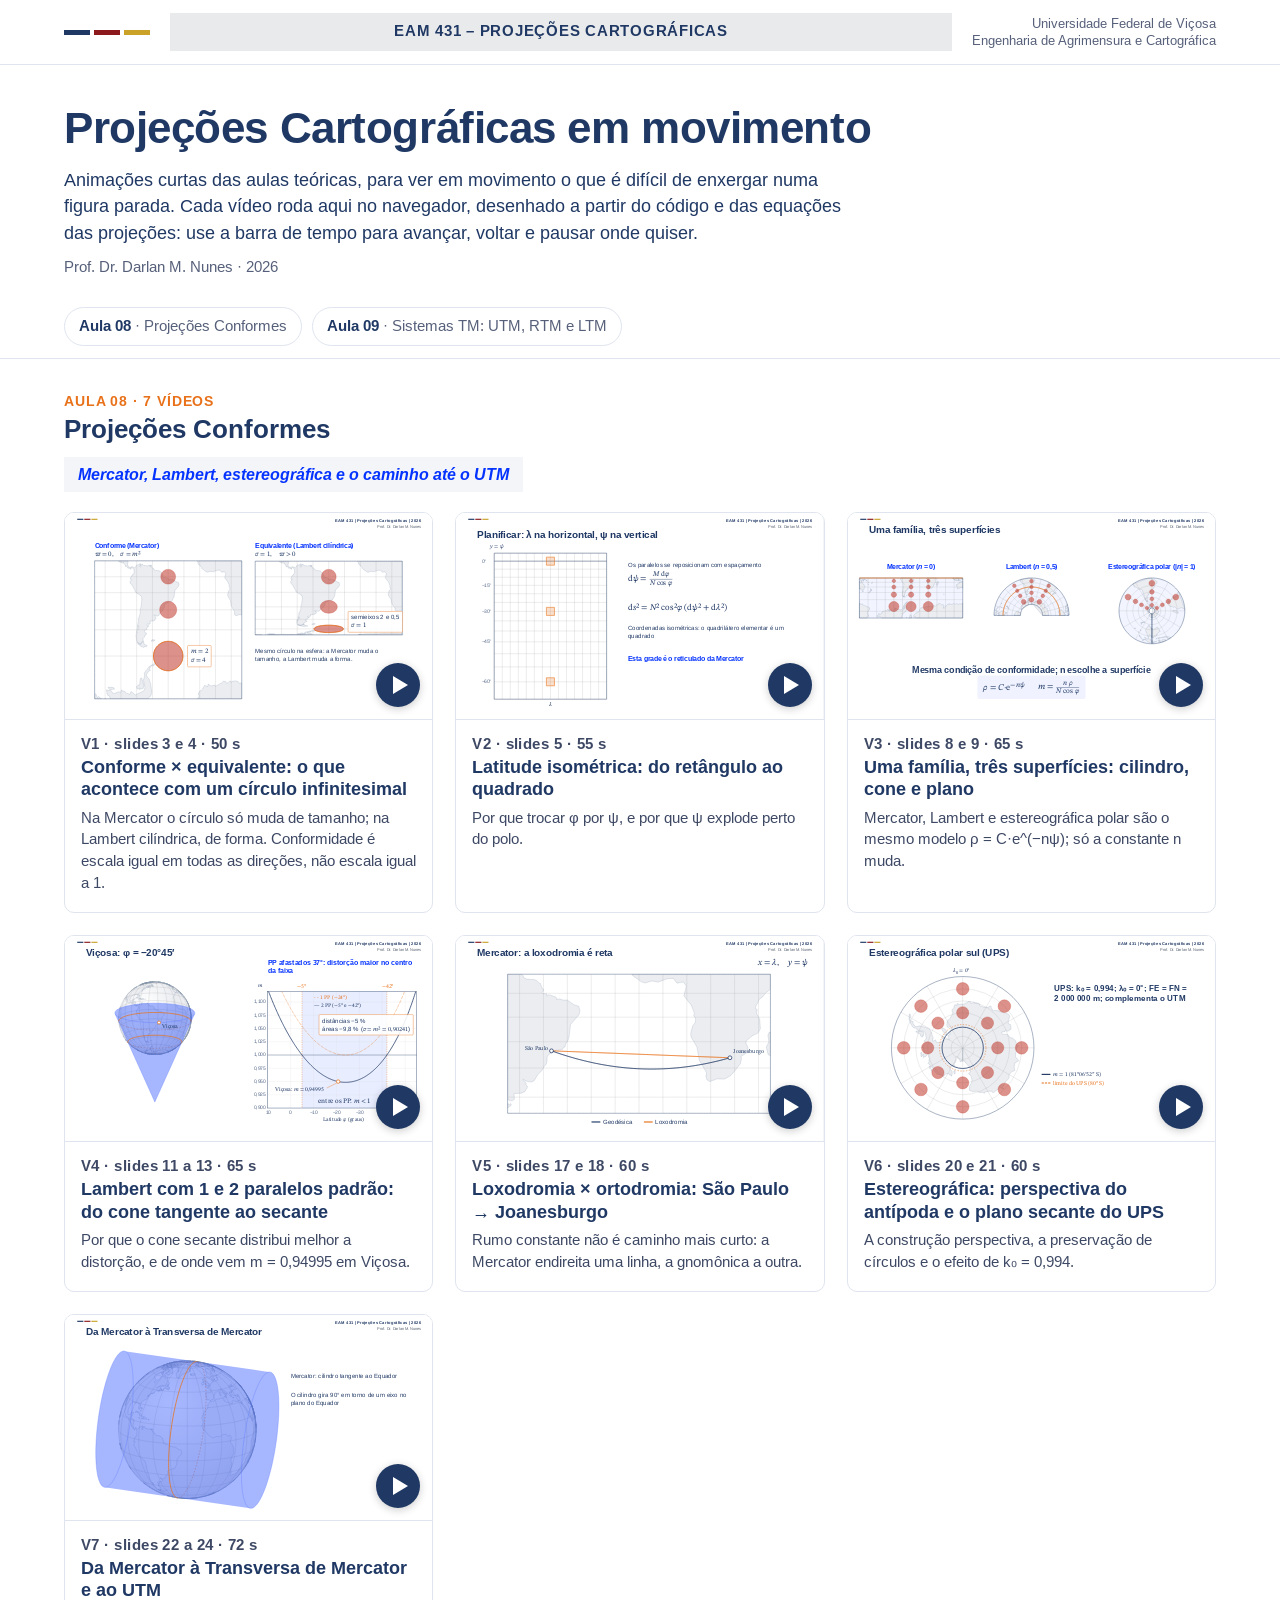
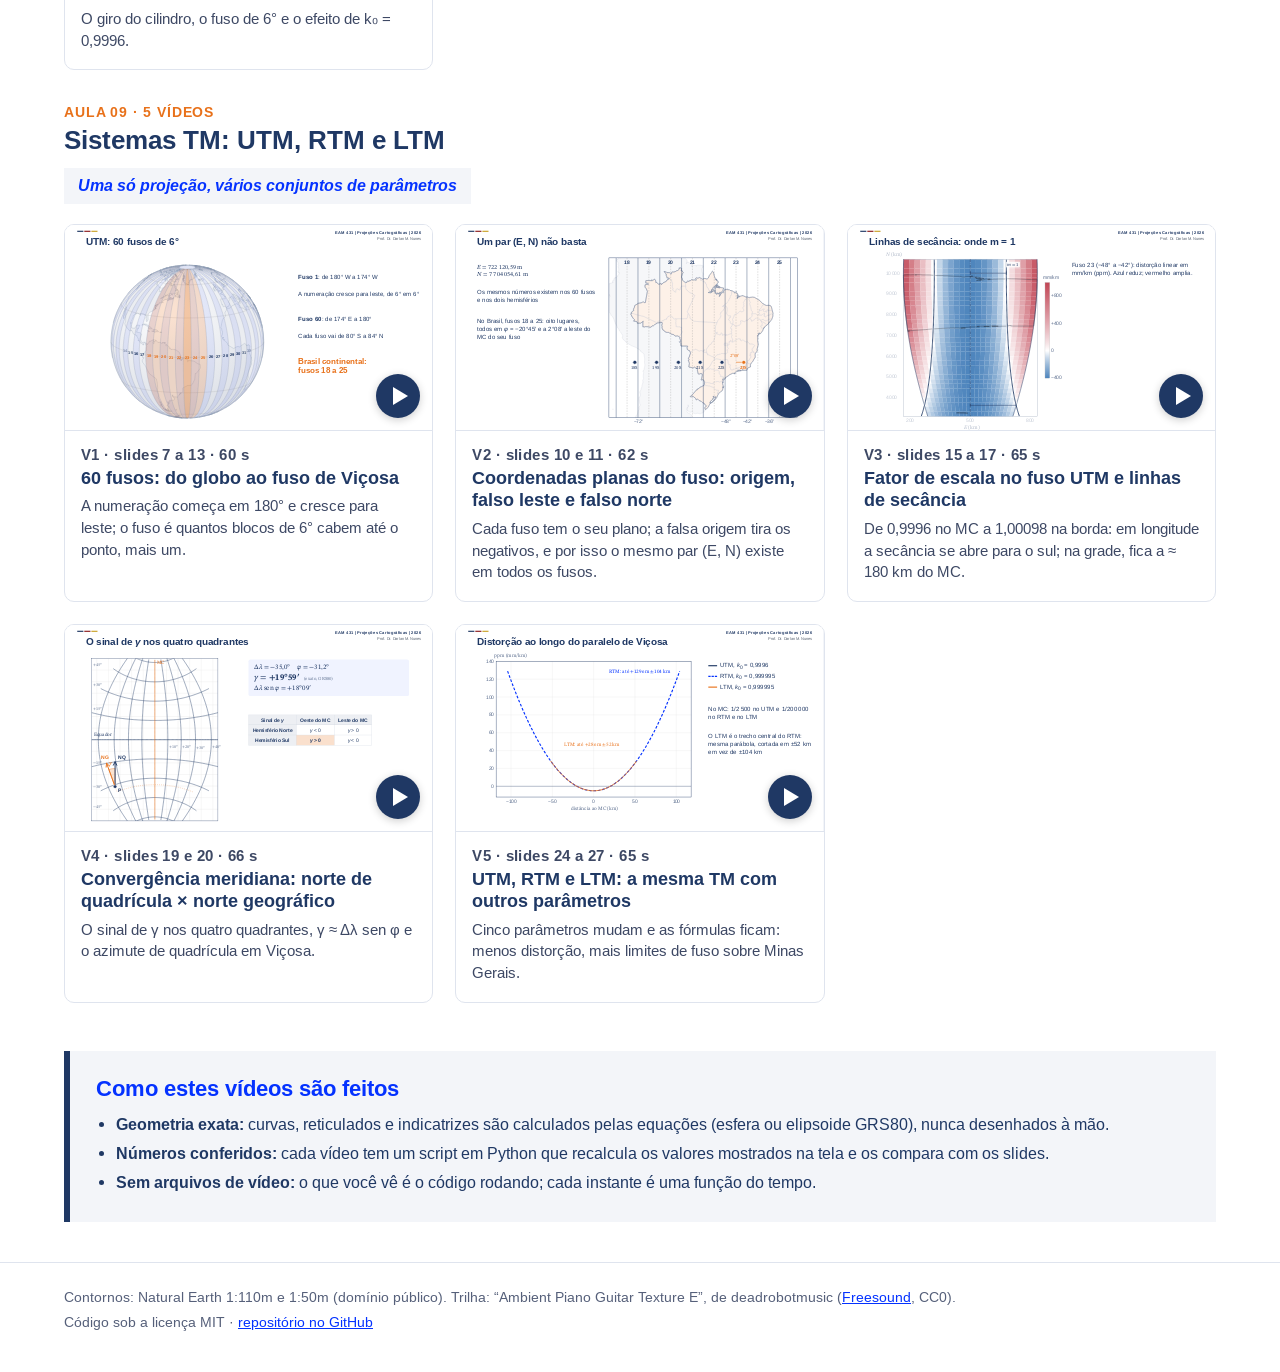
==== index.html @ 18e57df5 "Galeria organizada por aula, com a identidade dos slides" ====
<!doctype html>
<html lang="pt-BR">
<head>
<meta charset="utf-8">
<meta name="viewport" content="width=device-width, initial-scale=1">
<title>Projeções Cartográficas em movimento</title>
<meta name="description" content="Animações didáticas da disciplina EAM 431, Projeções Cartográficas (UFV), geradas no navegador a partir do código.">
<link rel="stylesheet" href="https://fonts.googleapis.com/css2?family=Arimo:ital,wght@0,400;0,700;1,700&display=swap">
<style>
  :root { --ground:#FFFFFF; --main:#1F3864; --second:#0432FF; --accent:#E8711A; --grid:#9A9A9A;
          --ufv-red:#8C1A1D; --ufv-gold:#C9A227; --band:#E9EAEC; --panel:#F3F5F9; --line:#DFE4EE; --muted:#56607A; }
  * { box-sizing:border-box; }
  html { scroll-behavior:smooth; scroll-padding-top:72px; }
  body { margin:0; background:var(--ground); color:var(--main); font-family:Arimo, Arial, sans-serif; line-height:1.45; }
  .wrap { max-width:1200px; margin:0 auto; padding:0 24px; }

  /* Faixa superior, como no cabeçalho dos slides */
  .topo { border-bottom:1px solid var(--line); }
  .topo .wrap { display:flex; align-items:center; gap:20px; min-height:64px; }
  .tracos { display:flex; gap:4px; flex:none; }
  .tracos i { display:block; width:26px; height:5px; }
  .faixa { flex:1; background:var(--band); padding:8px 16px; text-align:center; font-weight:700; font-size:15px; letter-spacing:.05em; text-transform:uppercase; }
  .ufv { flex:none; font-size:13px; color:var(--muted); text-align:right; line-height:1.3; }

  header.hero { padding-top:40px; padding-bottom:18px; }
  h1 { margin:0; font-size:clamp(30px, 5vw, 44px); line-height:1.1; letter-spacing:-.01em; }
  .lead { margin:14px 0 0; max-width:780px; font-size:18px; }
  .who { margin:10px 0 0; font-size:15px; color:var(--muted); }

  nav.aulas { position:sticky; top:0; z-index:5; background:color-mix(in srgb, var(--ground) 94%, transparent); backdrop-filter:blur(6px); border-bottom:1px solid var(--line); }
  nav.aulas .wrap { display:flex; gap:10px; padding-top:12px; padding-bottom:12px; overflow-x:auto; }
  nav.aulas a { flex:none; text-decoration:none; color:var(--main); font-size:15px; font-weight:700; padding:7px 14px; border:1px solid var(--line); border-radius:999px; background:var(--ground); white-space:nowrap; }
  nav.aulas a:hover, nav.aulas a:focus-visible { border-color:var(--accent); outline:none; }
  nav.aulas a span { font-weight:400; color:var(--muted); }

  section.aula { padding-top:34px; }
  .aula h2 { margin:0; font-size:26px; line-height:1.2; }
  .aula h2 small { display:block; font-size:14px; font-weight:700; letter-spacing:.06em; text-transform:uppercase; color:var(--accent); margin-bottom:4px; }
  .sub { display:inline-block; margin:12px 0 20px; padding:6px 14px; background:var(--panel); color:var(--second); font-style:italic; font-weight:700; font-size:16px; }
  .grid { display:grid; grid-template-columns:repeat(auto-fill, minmax(320px, 1fr)); gap:22px; }
  .card { display:flex; flex-direction:column; border:1px solid var(--line); border-radius:10px; overflow:hidden; text-decoration:none; color:inherit; background:var(--ground); transition:border-color .15s, box-shadow .15s; }
  .card:hover, .card:focus-visible { border-color:var(--accent); box-shadow:0 6px 20px rgba(31,56,100,.12); outline:none; }
  .thumb { position:relative; aspect-ratio:16 / 9; overflow:hidden; background:var(--panel); border-bottom:1px solid var(--line); }
  .thumb iframe { position:absolute; left:0; top:0; width:1920px; height:1080px; border:0; transform-origin:0 0; pointer-events:none; }
  .play { position:absolute; right:12px; bottom:12px; width:44px; height:44px; border-radius:50%; background:var(--main); display:grid; place-items:center; box-shadow:0 2px 8px rgba(0,0,0,.2); }
  .play::before { content:""; margin-left:4px; border-style:solid; border-width:9px 0 9px 15px; border-color:transparent transparent transparent #fff; }
  .info { padding:14px 16px 18px; }
  .meta { margin:0 0 4px; font-size:13px; font-weight:700; color:var(--accent); letter-spacing:.03em; }
  .info h3 { margin:0 0 6px; font-size:18px; line-height:1.25; }
  .info p { margin:0; font-size:15px; color:#3D4864; }

  .how { margin:48px 0 0; padding:22px 26px; background:var(--panel); border-left:6px solid var(--main); }
  .how h2 { margin:0 0 6px; font-size:22px; color:var(--second); }
  .how ul { margin:8px 0 0; padding-left:20px; }
  .how li { margin:6px 0; }
  footer { margin-top:40px; border-top:1px solid var(--line); }
  footer .wrap { padding-top:20px; padding-bottom:36px; font-size:14px; color:var(--muted); }
  footer p { margin:4px 0; }
  footer a { color:var(--second); }

  @media (max-width:640px) {
    .topo .wrap { flex-wrap:wrap; gap:10px; padding-top:10px; padding-bottom:10px; }
    .faixa { order:3; flex-basis:100%; font-size:13px; }
    header.hero { padding-top:26px; }
    .grid { grid-template-columns:1fr; }
  }
</style>
</head>
<body>
<div class="topo">
  <div class="wrap">
    <div class="tracos" aria-hidden="true"><i style="background:var(--main)"></i><i style="background:var(--ufv-red)"></i><i style="background:var(--ufv-gold)"></i></div>
    <div class="faixa">EAM 431 – Projeções Cartográficas</div>
    <div class="ufv">Universidade Federal de Viçosa<br>Engenharia de Agrimensura e Cartográfica</div>
  </div>
</div>

<header class="hero wrap">
  <h1>Projeções Cartográficas em movimento</h1>
  <p class="lead">Animações curtas das aulas teóricas, para ver em movimento o que é difícil de enxergar numa figura parada. Cada vídeo roda aqui no navegador, desenhado a partir do código e das equações das projeções: use a barra de tempo para avançar, voltar e pausar onde quiser.</p>
  <p class="who">Prof. Dr. Darlan M. Nunes · 2026</p>
</header>

<nav class="aulas" aria-label="Aulas"><div class="wrap" id="nav"></div></nav>

<main class="wrap">
  <div id="aulas"></div>

  <section class="how">
    <h2>Como estes vídeos são feitos</h2>
    <ul>
      <li><strong>Geometria exata:</strong> curvas, reticulados e indicatrizes são calculados pelas equações (esfera ou elipsoide GRS80), nunca desenhados à mão.</li>
      <li><strong>Números conferidos:</strong> cada vídeo tem um script em Python que recalcula os valores mostrados na tela e os compara com os slides.</li>
      <li><strong>Sem arquivos de vídeo:</strong> o que você vê é o código rodando; cada instante é uma função do tempo.</li>
    </ul>
  </section>
</main>

<footer>
  <div class="wrap">
    <p>Contornos: Natural Earth 1:110m e 1:50m (domínio público). Trilha: “Ambient Piano Guitar Texture E”, de deadrobotmusic (<a href="https://freesound.org/people/deadrobotmusic/sounds/703137/">Freesound</a>, CC0).</p>
    <p>Código sob a licença MIT · <a href="https://github.com/darlanmnunes/map-projections-repo">repositório no GitHub</a></p>
  </div>
</footer>

<script>
// Aulas e vídeos da galeria. Um vídeo novo entra aqui: pasta, instante da miniatura (s), slides, duração e resumo.
const AULAS = [
  { id: 'aula08', n: '08', tema: 'Projeções Conformes', sub: 'Mercator, Lambert, estereográfica e o caminho até o UTM',
    videos: [
      { v: 'aula08_projecoes_conformes/v01_conforme_x_equivalente', t: 31, n: 'V1', slides: '3 e 4', dur: '50 s',
        title: 'Conforme × equivalente: o que acontece com um círculo infinitesimal',
        desc: 'Na Mercator o círculo só muda de tamanho; na Lambert cilíndrica, de forma. Conformidade é escala igual em todas as direções, não escala igual a 1.' },
      { v: 'aula08_projecoes_conformes/v02_latitude_isometrica', t: 37, n: 'V2', slides: '5', dur: '55 s',
        title: 'Latitude isométrica: do retângulo ao quadrado',
        desc: 'Por que trocar φ por ψ, e por que ψ explode perto do polo.' },
      { v: 'aula08_projecoes_conformes/v03_cilindro_cone_plano', t: 64, n: 'V3', slides: '8 e 9', dur: '65 s',
        title: 'Uma família, três superfícies: cilindro, cone e plano',
        desc: 'Mercator, Lambert e estereográfica polar são o mesmo modelo ρ = C·e^(−nψ); só a constante n muda.' },
      { v: 'aula08_projecoes_conformes/v04_lambert_1pp_2pp', t: 47, n: 'V4', slides: '11 a 13', dur: '65 s',
        title: 'Lambert com 1 e 2 paralelos padrão: do cone tangente ao secante',
        desc: 'Por que o cone secante distribui melhor a distorção, e de onde vem m = 0,94995 em Viçosa.' },
      { v: 'aula08_projecoes_conformes/v05_loxodromia_ortodromia', t: 30, n: 'V5', slides: '17 e 18', dur: '60 s',
        title: 'Loxodromia × ortodromia: São Paulo → Joanesburgo',
        desc: 'Rumo constante não é caminho mais curto: a Mercator endireita uma linha, a gnomônica a outra.' },
      { v: 'aula08_projecoes_conformes/v06_estereografica_ups', t: 59, n: 'V6', slides: '20 e 21', dur: '60 s',
        title: 'Estereográfica: perspectiva do antípoda e o plano secante do UPS',
        desc: 'A construção perspectiva, a preservação de círculos e o efeito de k₀ = 0,994.' },
      { v: 'aula08_projecoes_conformes/v07_mercator_tm_utm', t: 8, n: 'V7', slides: '22 a 24', dur: '72 s',
        title: 'Da Mercator à Transversa de Mercator e ao UTM',
        desc: 'O giro do cilindro, o fuso de 6° e o efeito de k₀ = 0,9996.' },
    ] },
  { id: 'aula09', n: '09', tema: 'Sistemas TM: UTM, RTM e LTM', sub: 'Uma só projeção, vários conjuntos de parâmetros',
    videos: [
      { v: 'aula09_sistemas_tm/v01_fusos_utm', t: 16, n: 'V1', slides: '7 a 13', dur: '60 s',
        title: '60 fusos: do globo ao fuso de Viçosa',
        desc: 'A numeração começa em 180° e cresce para leste; o fuso é quantos blocos de 6° cabem até o ponto, mais um.' },
      { v: 'aula09_sistemas_tm/v02_coordenadas_planas', t: 45, n: 'V2', slides: '10 e 11', dur: '62 s',
        title: 'Coordenadas planas do fuso: origem, falso leste e falso norte',
        desc: 'Cada fuso tem o seu plano; a falsa origem tira os negativos, e por isso o mesmo par (E, N) existe em todos os fusos.' },
      { v: 'aula09_sistemas_tm/v03_fator_escala', t: 33, n: 'V3', slides: '15 a 17', dur: '65 s',
        title: 'Fator de escala no fuso UTM e linhas de secância',
        desc: 'De 0,9996 no MC a 1,00098 na borda: em longitude a secância se abre para o sul; na grade, fica a ≈ 180 km do MC.' },
      { v: 'aula09_sistemas_tm/v04_convergencia_meridiana', t: 24, n: 'V4', slides: '19 e 20', dur: '66 s',
        title: 'Convergência meridiana: norte de quadrícula × norte geográfico',
        desc: 'O sinal de γ nos quatro quadrantes, γ ≈ Δλ sen φ e o azimute de quadrícula em Viçosa.' },
      { v: 'aula09_sistemas_tm/v05_utm_rtm_ltm', t: 36, n: 'V5', slides: '24 a 27', dur: '65 s',
        title: 'UTM, RTM e LTM: a mesma TM com outros parâmetros',
        desc: 'Cinco parâmetros mudam e as fórmulas ficam: menos distorção, mais limites de fuso sobre Minas Gerais.' },
    ] },
];

const nav = document.getElementById('nav'), box = document.getElementById('aulas');
for (const a of AULAS) {
  const link = document.createElement('a');
  link.href = '#' + a.id;
  link.innerHTML = 'Aula ' + a.n + ' <span></span>';
  link.querySelector('span').textContent = '· ' + a.tema;
  nav.append(link);

  const sec = document.createElement('section');
  sec.className = 'aula'; sec.id = a.id;
  sec.innerHTML = '<h2><small></small></h2><p class="sub"></p><div class="grid"></div>';
  sec.querySelector('small').textContent = 'Aula ' + a.n + ' · ' + a.videos.length + (a.videos.length > 1 ? ' vídeos' : ' vídeo');
  sec.querySelector('h2').append(a.tema);
  sec.querySelector('.sub').textContent = a.sub;
  const grid = sec.querySelector('.grid');
  for (const d of a.videos) {
    const href = 'ferramentas/preview/?v=' + d.v;
    const card = document.createElement('a');
    card.className = 'card';
    card.href = href;
    card.innerHTML =
      '<div class="thumb"><iframe loading="lazy" tabindex="-1" aria-hidden="true" title=""></iframe><span class="play" aria-hidden="true"></span></div>' +
      '<div class="info"><p class="meta"></p><h3></h3><p></p></div>';
    card.querySelector('iframe').src = href + '&t=' + d.t + '&still=1';
    card.querySelector('.meta').textContent = d.n + ' · slides ' + d.slides + ' · ' + d.dur;
    card.querySelector('h3').textContent = d.title;
    card.querySelector('.info p:last-child').textContent = d.desc;
    grid.append(card);
  }
  box.append(sec);
}
// Miniaturas: o quadro de 1920 × 1080 do player, reduzido à largura do cartão
const ro = new ResizeObserver(entries => {
  for (const e of entries) e.target.querySelector('iframe').style.transform = 'scale(' + e.target.clientWidth / 1920 + ')';
});
document.querySelectorAll('.thumb').forEach(el => ro.observe(el));
</script>
</body>
</html>
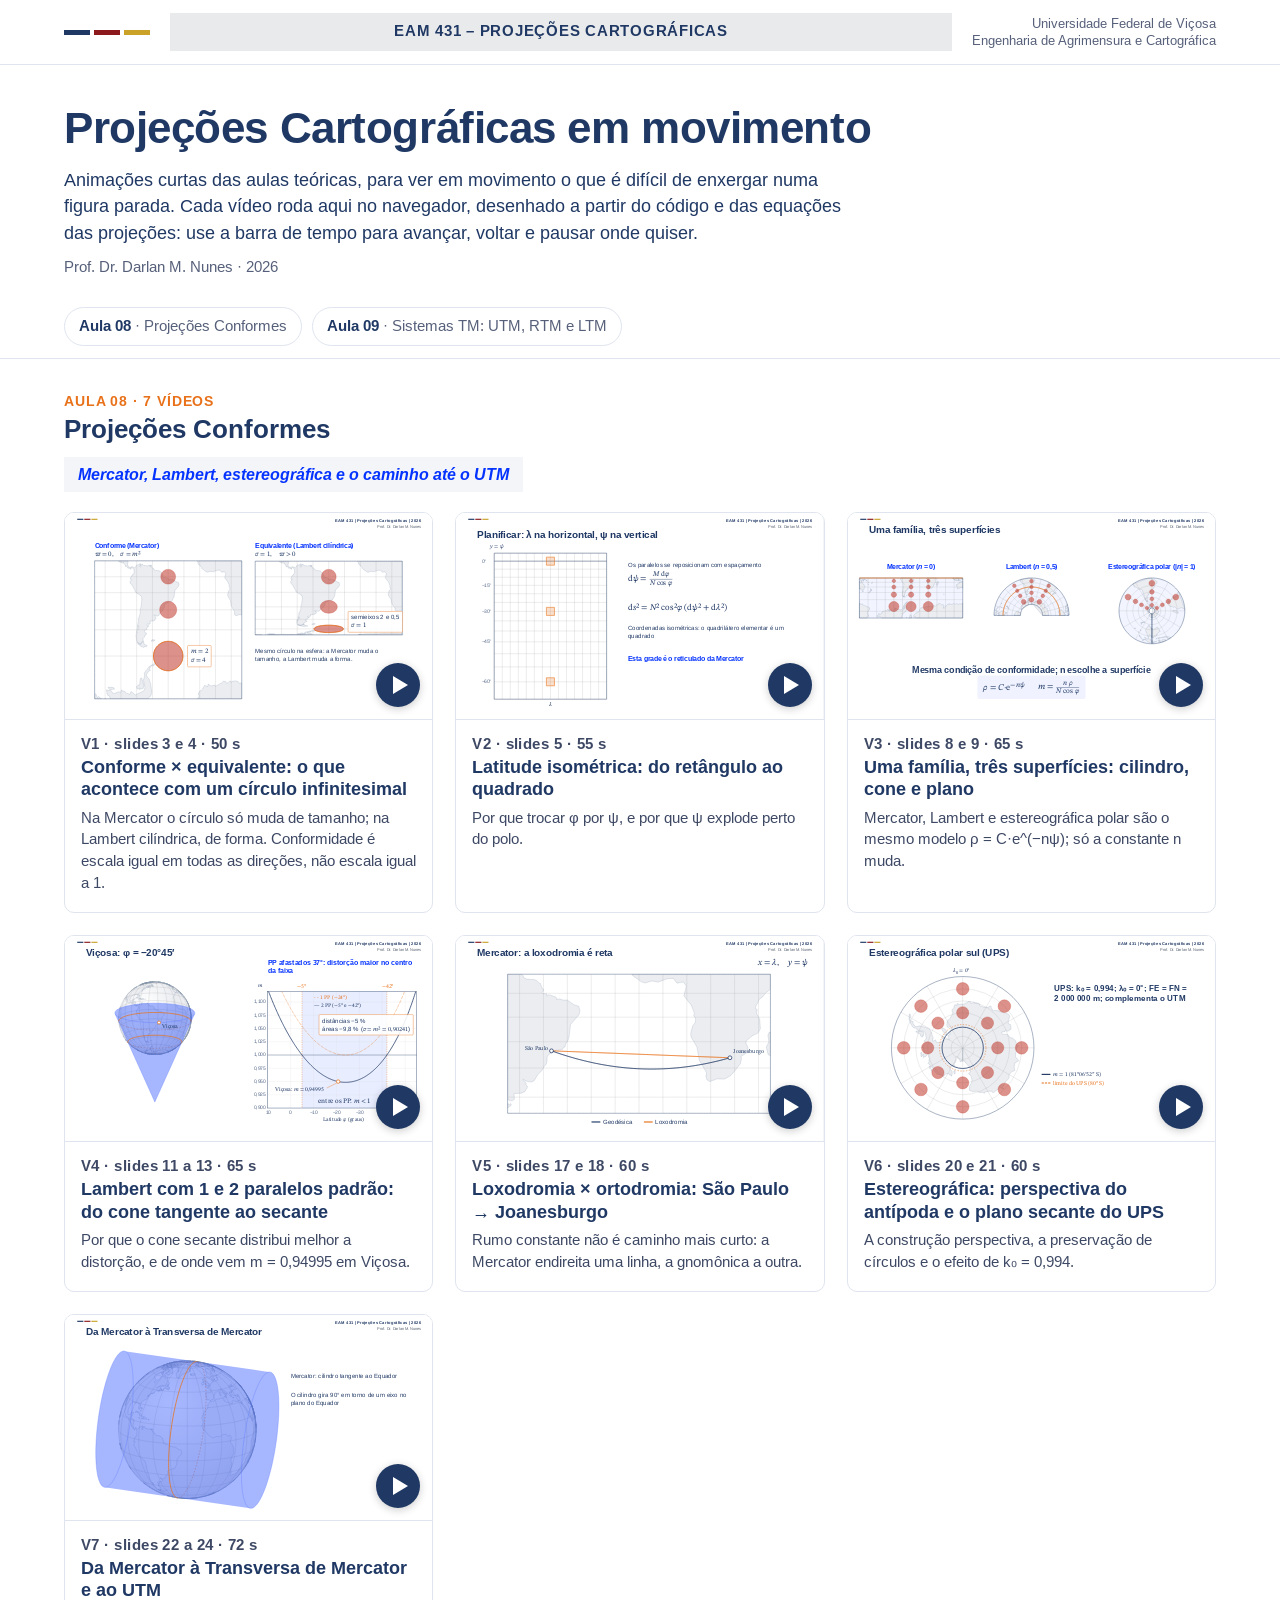
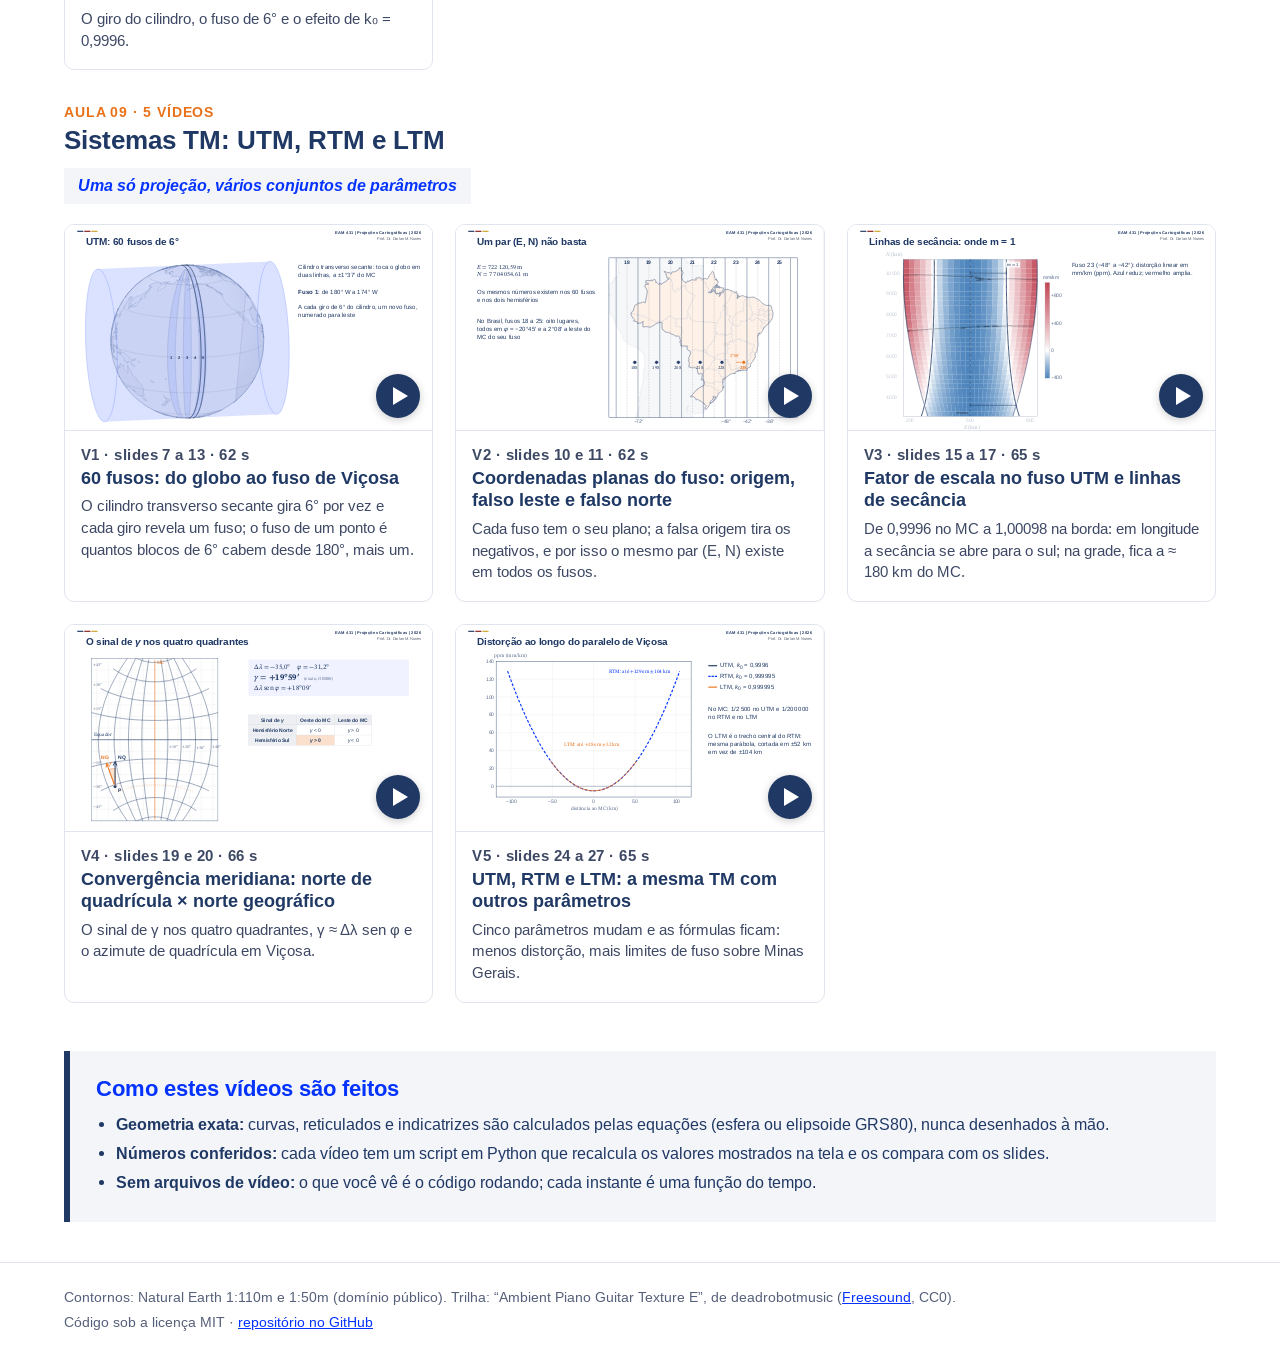
==== commit db43a47f: "Aula 09, V1: o cilindro transverso secante gira 6° por vez e revela cada fuso" ====
--- a/index.html
+++ b/index.html
@@ -132,9 +132,9 @@
     ] },
   { id: 'aula09', n: '09', tema: 'Sistemas TM: UTM, RTM e LTM', sub: 'Uma só projeção, vários conjuntos de parâmetros',
     videos: [
-      { v: 'aula09_sistemas_tm/v01_fusos_utm', t: 16, n: 'V1', slides: '7 a 13', dur: '60 s',
+      { v: 'aula09_sistemas_tm/v01_fusos_utm', t: 5.5, n: 'V1', slides: '7 a 13', dur: '62 s',
         title: '60 fusos: do globo ao fuso de Viçosa',
-        desc: 'A numeração começa em 180° e cresce para leste; o fuso é quantos blocos de 6° cabem até o ponto, mais um.' },
+        desc: 'O cilindro transverso secante gira 6° por vez e cada giro revela um fuso; o fuso de um ponto é quantos blocos de 6° cabem desde 180°, mais um.' },
       { v: 'aula09_sistemas_tm/v02_coordenadas_planas', t: 45, n: 'V2', slides: '10 e 11', dur: '62 s',
         title: 'Coordenadas planas do fuso: origem, falso leste e falso norte',
         desc: 'Cada fuso tem o seu plano; a falsa origem tira os negativos, e por isso o mesmo par (E, N) existe em todos os fusos.' },
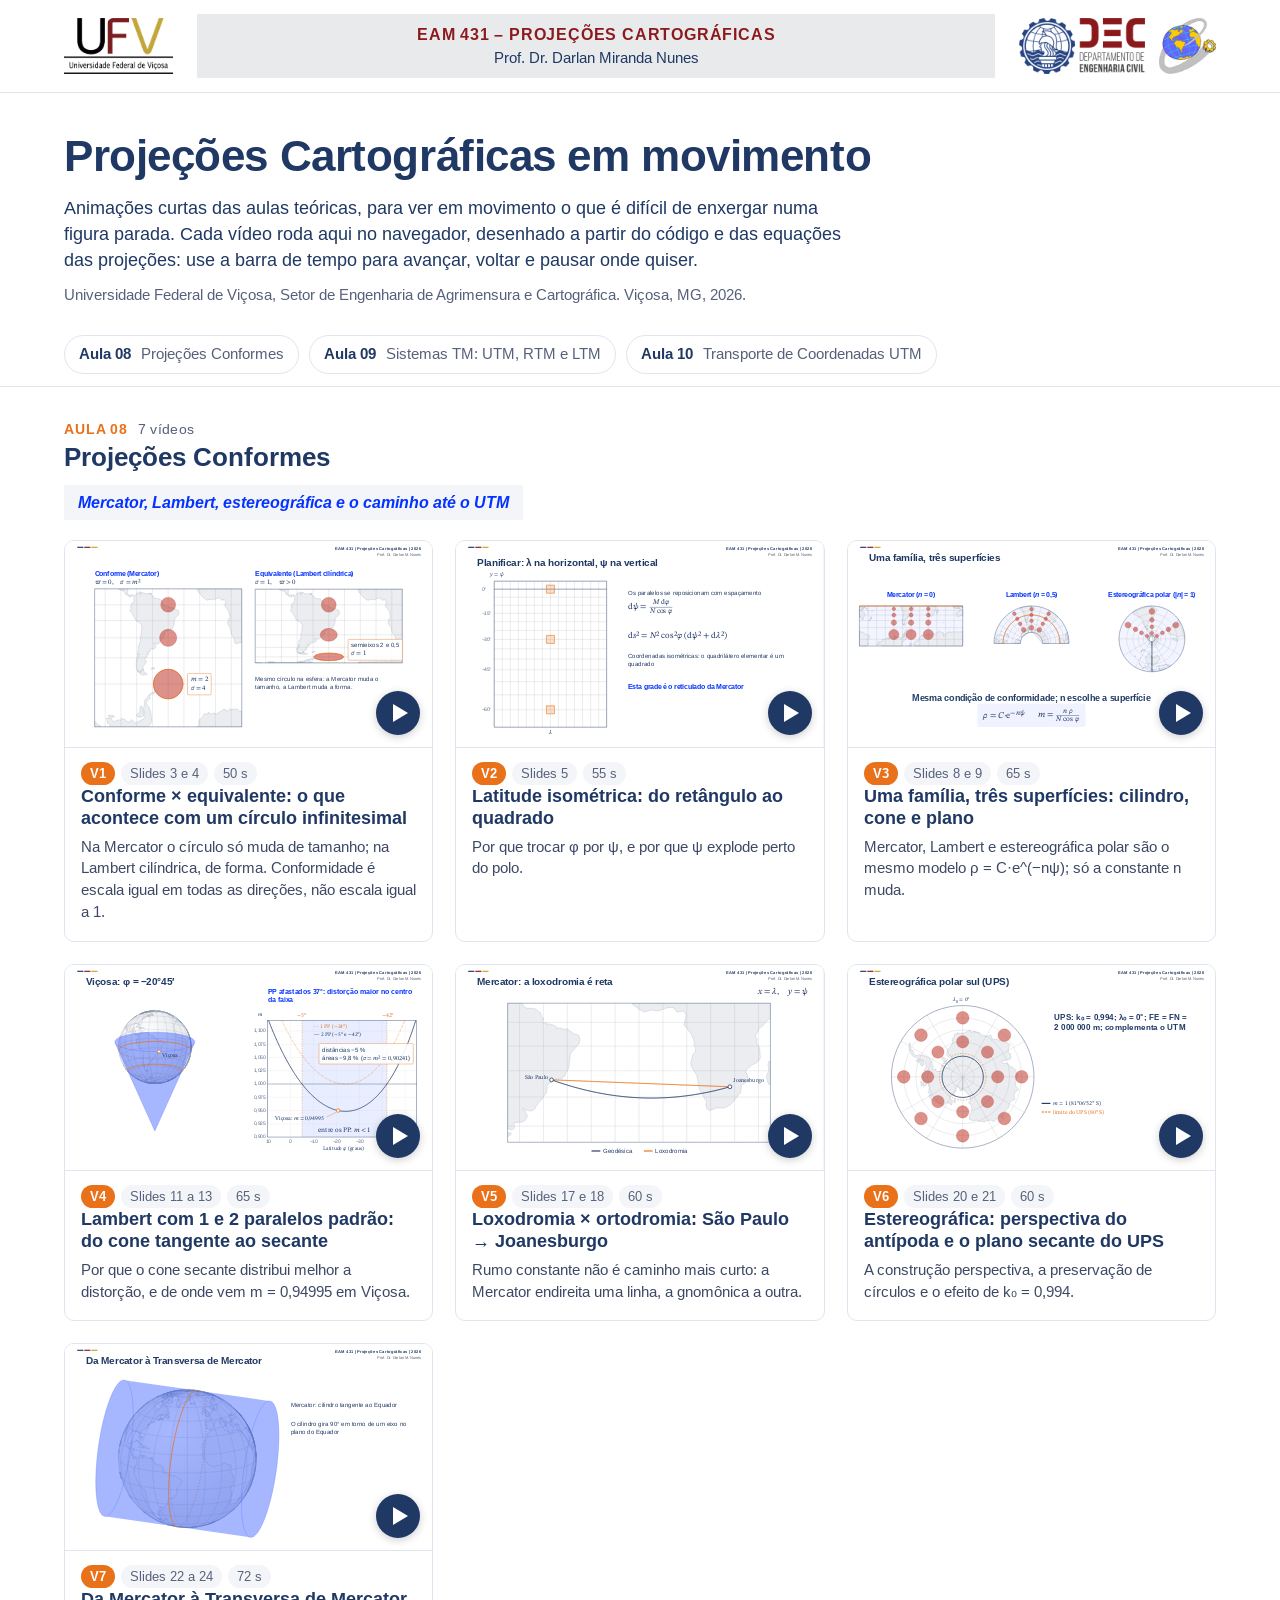
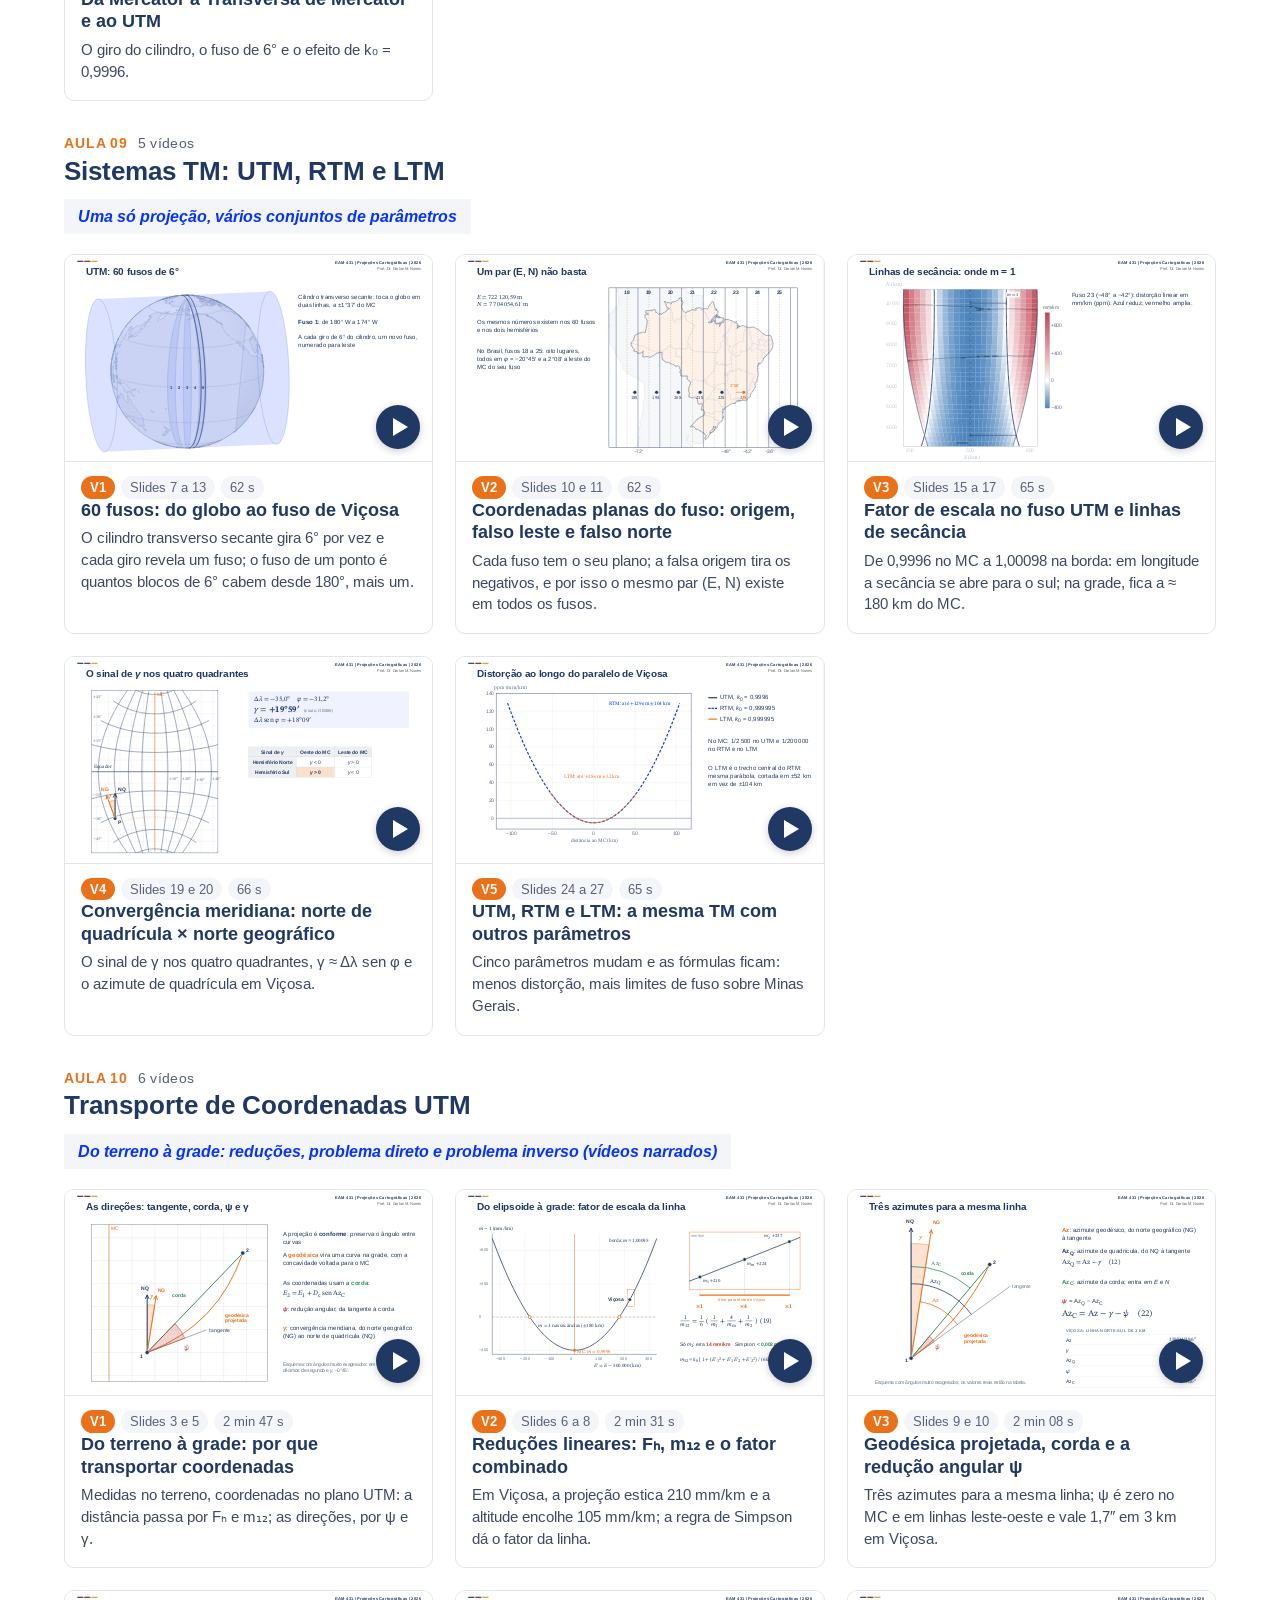
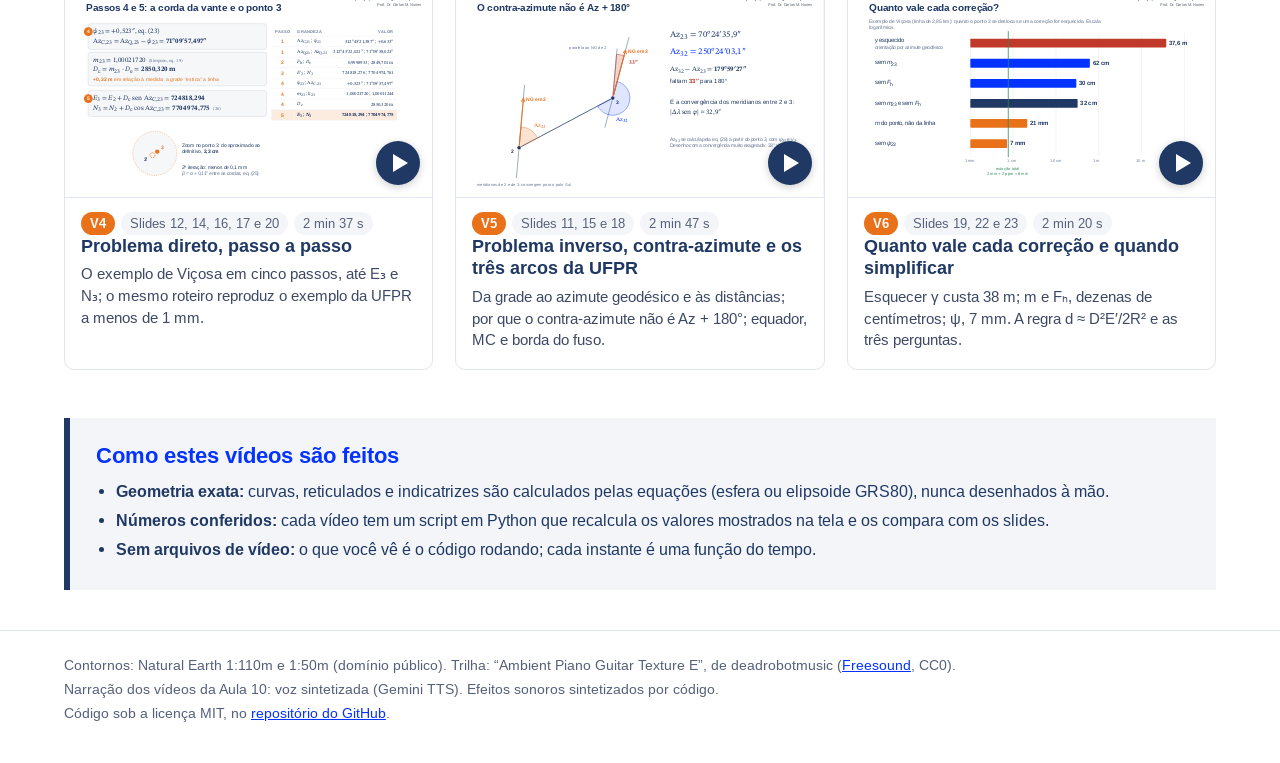
==== commit c108054b: "Galeria: cabeçalho com a identidade dos slides e a Aula 10 Logos da UFV, do DEC e da Agrimensura; fa" ====
--- a/index.html
+++ b/index.html
@@ -16,11 +16,12 @@
 
   /* Faixa superior, como no cabeçalho dos slides */
   .topo { border-bottom:1px solid var(--line); }
-  .topo .wrap { display:flex; align-items:center; gap:20px; min-height:64px; }
-  .tracos { display:flex; gap:4px; flex:none; }
-  .tracos i { display:block; width:26px; height:5px; }
-  .faixa { flex:1; background:var(--band); padding:8px 16px; text-align:center; font-weight:700; font-size:15px; letter-spacing:.05em; text-transform:uppercase; }
-  .ufv { flex:none; font-size:13px; color:var(--muted); text-align:right; line-height:1.3; }
+  .topo .wrap { display:flex; align-items:center; gap:24px; padding-top:14px; padding-bottom:14px; }
+  .topo img { display:block; height:56px; width:auto; }
+  .logos { display:flex; align-items:center; gap:14px; flex:none; }
+  .faixa { flex:1; background:var(--band); padding:10px 16px; text-align:center; line-height:1.35; }
+  .faixa b { display:block; font-size:16px; letter-spacing:.05em; text-transform:uppercase; color:var(--ufv-red); }
+  .faixa span { display:block; margin-top:2px; font-size:15px; color:var(--main); }
 
   header.hero { padding-top:40px; padding-bottom:18px; }
   h1 { margin:0; font-size:clamp(30px, 5vw, 44px); line-height:1.1; letter-spacing:-.01em; }
@@ -31,11 +32,12 @@
   nav.aulas .wrap { display:flex; gap:10px; padding-top:12px; padding-bottom:12px; overflow-x:auto; }
   nav.aulas a { flex:none; text-decoration:none; color:var(--main); font-size:15px; font-weight:700; padding:7px 14px; border:1px solid var(--line); border-radius:999px; background:var(--ground); white-space:nowrap; }
   nav.aulas a:hover, nav.aulas a:focus-visible { border-color:var(--accent); outline:none; }
-  nav.aulas a span { font-weight:400; color:var(--muted); }
+  nav.aulas a span { font-weight:400; color:var(--muted); margin-left:6px; }
 
   section.aula { padding-top:34px; }
   .aula h2 { margin:0; font-size:26px; line-height:1.2; }
-  .aula h2 small { display:block; font-size:14px; font-weight:700; letter-spacing:.06em; text-transform:uppercase; color:var(--accent); margin-bottom:4px; }
+  .aula h2 small { display:flex; gap:10px; align-items:baseline; font-size:14px; font-weight:700; letter-spacing:.06em; text-transform:uppercase; color:var(--accent); margin-bottom:4px; }
+  .aula h2 small em { font-style:normal; font-weight:400; letter-spacing:.02em; text-transform:none; color:var(--muted); }
   .sub { display:inline-block; margin:12px 0 20px; padding:6px 14px; background:var(--panel); color:var(--second); font-style:italic; font-weight:700; font-size:16px; }
   .grid { display:grid; grid-template-columns:repeat(auto-fill, minmax(320px, 1fr)); gap:22px; }
   .card { display:flex; flex-direction:column; border:1px solid var(--line); border-radius:10px; overflow:hidden; text-decoration:none; color:inherit; background:var(--ground); transition:border-color .15s, box-shadow .15s; }
@@ -45,7 +47,9 @@
   .play { position:absolute; right:12px; bottom:12px; width:44px; height:44px; border-radius:50%; background:var(--main); display:grid; place-items:center; box-shadow:0 2px 8px rgba(0,0,0,.2); }
   .play::before { content:""; margin-left:4px; border-style:solid; border-width:9px 0 9px 15px; border-color:transparent transparent transparent #fff; }
   .info { padding:14px 16px 18px; }
-  .meta { margin:0 0 4px; font-size:13px; font-weight:700; color:var(--accent); letter-spacing:.03em; }
+  .meta { display:flex; flex-wrap:wrap; gap:6px; margin:0 0 8px; }
+  .meta span { padding:2px 9px; border-radius:999px; background:var(--panel); font-size:12.5px; color:var(--muted); line-height:1.5; }
+  .meta span:first-child { background:var(--accent); color:#fff; font-weight:700; }
   .info h3 { margin:0 0 6px; font-size:18px; line-height:1.25; }
   .info p { margin:0; font-size:15px; color:#3D4864; }
 
@@ -59,8 +63,10 @@
   footer a { color:var(--second); }
 
   @media (max-width:640px) {
-    .topo .wrap { flex-wrap:wrap; gap:10px; padding-top:10px; padding-bottom:10px; }
-    .faixa { order:3; flex-basis:100%; font-size:13px; }
+    .topo .wrap { flex-wrap:wrap; justify-content:space-between; gap:12px; }
+    .topo img { height:42px; }
+    .faixa { order:3; flex-basis:100%; }
+    .faixa b { font-size:14px; }
     header.hero { padding-top:26px; }
     .grid { grid-template-columns:1fr; }
   }
@@ -69,16 +75,19 @@
 <body>
 <div class="topo">
   <div class="wrap">
-    <div class="tracos" aria-hidden="true"><i style="background:var(--main)"></i><i style="background:var(--ufv-red)"></i><i style="background:var(--ufv-gold)"></i></div>
-    <div class="faixa">EAM 431 – Projeções Cartográficas</div>
-    <div class="ufv">Universidade Federal de Viçosa<br>Engenharia de Agrimensura e Cartográfica</div>
+    <img src="ferramentas/identidade/logos/ufv.png" alt="Universidade Federal de Viçosa" width="110" height="56">
+    <div class="faixa"><b>EAM 431 – Projeções Cartográficas</b><span>Prof. Dr. Darlan Miranda Nunes</span></div>
+    <div class="logos">
+      <img src="ferramentas/identidade/logos/dec.png" alt="Departamento de Engenharia Civil" width="126" height="56">
+      <img src="ferramentas/identidade/logos/agrimensura.png" alt="Setor de Engenharia de Agrimensura e Cartográfica" width="57" height="56">
+    </div>
   </div>
 </div>
 
 <header class="hero wrap">
   <h1>Projeções Cartográficas em movimento</h1>
   <p class="lead">Animações curtas das aulas teóricas, para ver em movimento o que é difícil de enxergar numa figura parada. Cada vídeo roda aqui no navegador, desenhado a partir do código e das equações das projeções: use a barra de tempo para avançar, voltar e pausar onde quiser.</p>
-  <p class="who">Prof. Dr. Darlan M. Nunes · 2026</p>
+  <p class="who">Universidade Federal de Viçosa, Setor de Engenharia de Agrimensura e Cartográfica. Viçosa, MG, 2026.</p>
 </header>
 
 <nav class="aulas" aria-label="Aulas"><div class="wrap" id="nav"></div></nav>
@@ -99,7 +108,8 @@
 <footer>
   <div class="wrap">
     <p>Contornos: Natural Earth 1:110m e 1:50m (domínio público). Trilha: “Ambient Piano Guitar Texture E”, de deadrobotmusic (<a href="https://freesound.org/people/deadrobotmusic/sounds/703137/">Freesound</a>, CC0).</p>
-    <p>Código sob a licença MIT · <a href="https://github.com/darlanmnunes/map-projections-repo">repositório no GitHub</a></p>
+    <p>Narração dos vídeos da Aula 10: voz sintetizada (Gemini TTS). Efeitos sonoros sintetizados por código.</p>
+    <p>Código sob a licença MIT, no <a href="https://github.com/darlanmnunes/map-projections-repo">repositório do GitHub</a>.</p>
   </div>
 </footer>
 
@@ -148,6 +158,27 @@
         title: 'UTM, RTM e LTM: a mesma TM com outros parâmetros',
         desc: 'Cinco parâmetros mudam e as fórmulas ficam: menos distorção, mais limites de fuso sobre Minas Gerais.' },
     ] },
+  { id: 'aula10', n: '10', tema: 'Transporte de Coordenadas UTM', sub: 'Do terreno à grade: reduções, problema direto e problema inverso (vídeos narrados)',
+    videos: [
+      { v: 'aula10_transporte_coordenadas/v01_terreno_grade', t: 132, n: 'V1', slides: '3 e 5', dur: '2 min 47 s',
+        title: 'Do terreno à grade: por que transportar coordenadas',
+        desc: 'Medidas no terreno, coordenadas no plano UTM: a distância passa por Fₕ e m₁₂; as direções, por ψ e γ.' },
+      { v: 'aula10_transporte_coordenadas/v02_reducoes_lineares', t: 100, n: 'V2', slides: '6 a 8', dur: '2 min 31 s',
+        title: 'Reduções lineares: Fₕ, m₁₂ e o fator combinado',
+        desc: 'Em Viçosa, a projeção estica 210 mm/km e a altitude encolhe 105 mm/km; a regra de Simpson dá o fator da linha.' },
+      { v: 'aula10_transporte_coordenadas/v03_geodesica_corda_psi', t: 64, n: 'V3', slides: '9 e 10', dur: '2 min 08 s',
+        title: 'Geodésica projetada, corda e a redução angular ψ',
+        desc: 'Três azimutes para a mesma linha; ψ é zero no MC e em linhas leste-oeste e vale 1,7″ em 3 km em Viçosa.' },
+      { v: 'aula10_transporte_coordenadas/v04_problema_direto', t: 133, n: 'V4', slides: '12, 14, 16, 17 e 20', dur: '2 min 37 s',
+        title: 'Problema direto, passo a passo',
+        desc: 'O exemplo de Viçosa em cinco passos, até E₃ e N₃; o mesmo roteiro reproduz o exemplo da UFPR a menos de 1 mm.' },
+      { v: 'aula10_transporte_coordenadas/v05_problema_inverso', t: 102, n: 'V5', slides: '11, 15 e 18', dur: '2 min 47 s',
+        title: 'Problema inverso, contra-azimute e os três arcos da UFPR',
+        desc: 'Da grade ao azimute geodésico e às distâncias; por que o contra-azimute não é Az + 180°; equador, MC e borda do fuso.' },
+      { v: 'aula10_transporte_coordenadas/v06_quanto_vale', t: 51, n: 'V6', slides: '19, 22 e 23', dur: '2 min 20 s',
+        title: 'Quanto vale cada correção e quando simplificar',
+        desc: 'Esquecer γ custa 38 m; m e Fₕ, dezenas de centímetros; ψ, 7 mm. A regra d ≈ D²E′/2R² e as três perguntas.' },
+    ] },
 ];
 
 const nav = document.getElementById('nav'), box = document.getElementById('aulas');
@@ -155,13 +186,16 @@
   const link = document.createElement('a');
   link.href = '#' + a.id;
   link.innerHTML = 'Aula ' + a.n + ' <span></span>';
-  link.querySelector('span').textContent = '· ' + a.tema;
+  link.querySelector('span').textContent = a.tema;
   nav.append(link);
 
   const sec = document.createElement('section');
   sec.className = 'aula'; sec.id = a.id;
   sec.innerHTML = '<h2><small></small></h2><p class="sub"></p><div class="grid"></div>';
-  sec.querySelector('small').textContent = 'Aula ' + a.n + ' · ' + a.videos.length + (a.videos.length > 1 ? ' vídeos' : ' vídeo');
+  sec.querySelector('small').append('Aula ' + a.n);
+  const nv = document.createElement('em');
+  nv.textContent = a.videos.length + (a.videos.length > 1 ? ' vídeos' : ' vídeo');
+  sec.querySelector('small').append(nv);
   sec.querySelector('h2').append(a.tema);
   sec.querySelector('.sub').textContent = a.sub;
   const grid = sec.querySelector('.grid');
@@ -174,7 +208,9 @@
       '<div class="thumb"><iframe loading="lazy" tabindex="-1" aria-hidden="true" title=""></iframe><span class="play" aria-hidden="true"></span></div>' +
       '<div class="info"><p class="meta"></p><h3></h3><p></p></div>';
     card.querySelector('iframe').src = href + '&t=' + d.t + '&still=1';
-    card.querySelector('.meta').textContent = d.n + ' · slides ' + d.slides + ' · ' + d.dur;
+    for (const txt of [d.n, 'Slides ' + d.slides, d.dur]) {
+      const tag = document.createElement('span'); tag.textContent = txt; card.querySelector('.meta').append(tag);
+    }
     card.querySelector('h3').textContent = d.title;
     card.querySelector('.info p:last-child').textContent = d.desc;
     grid.append(card);
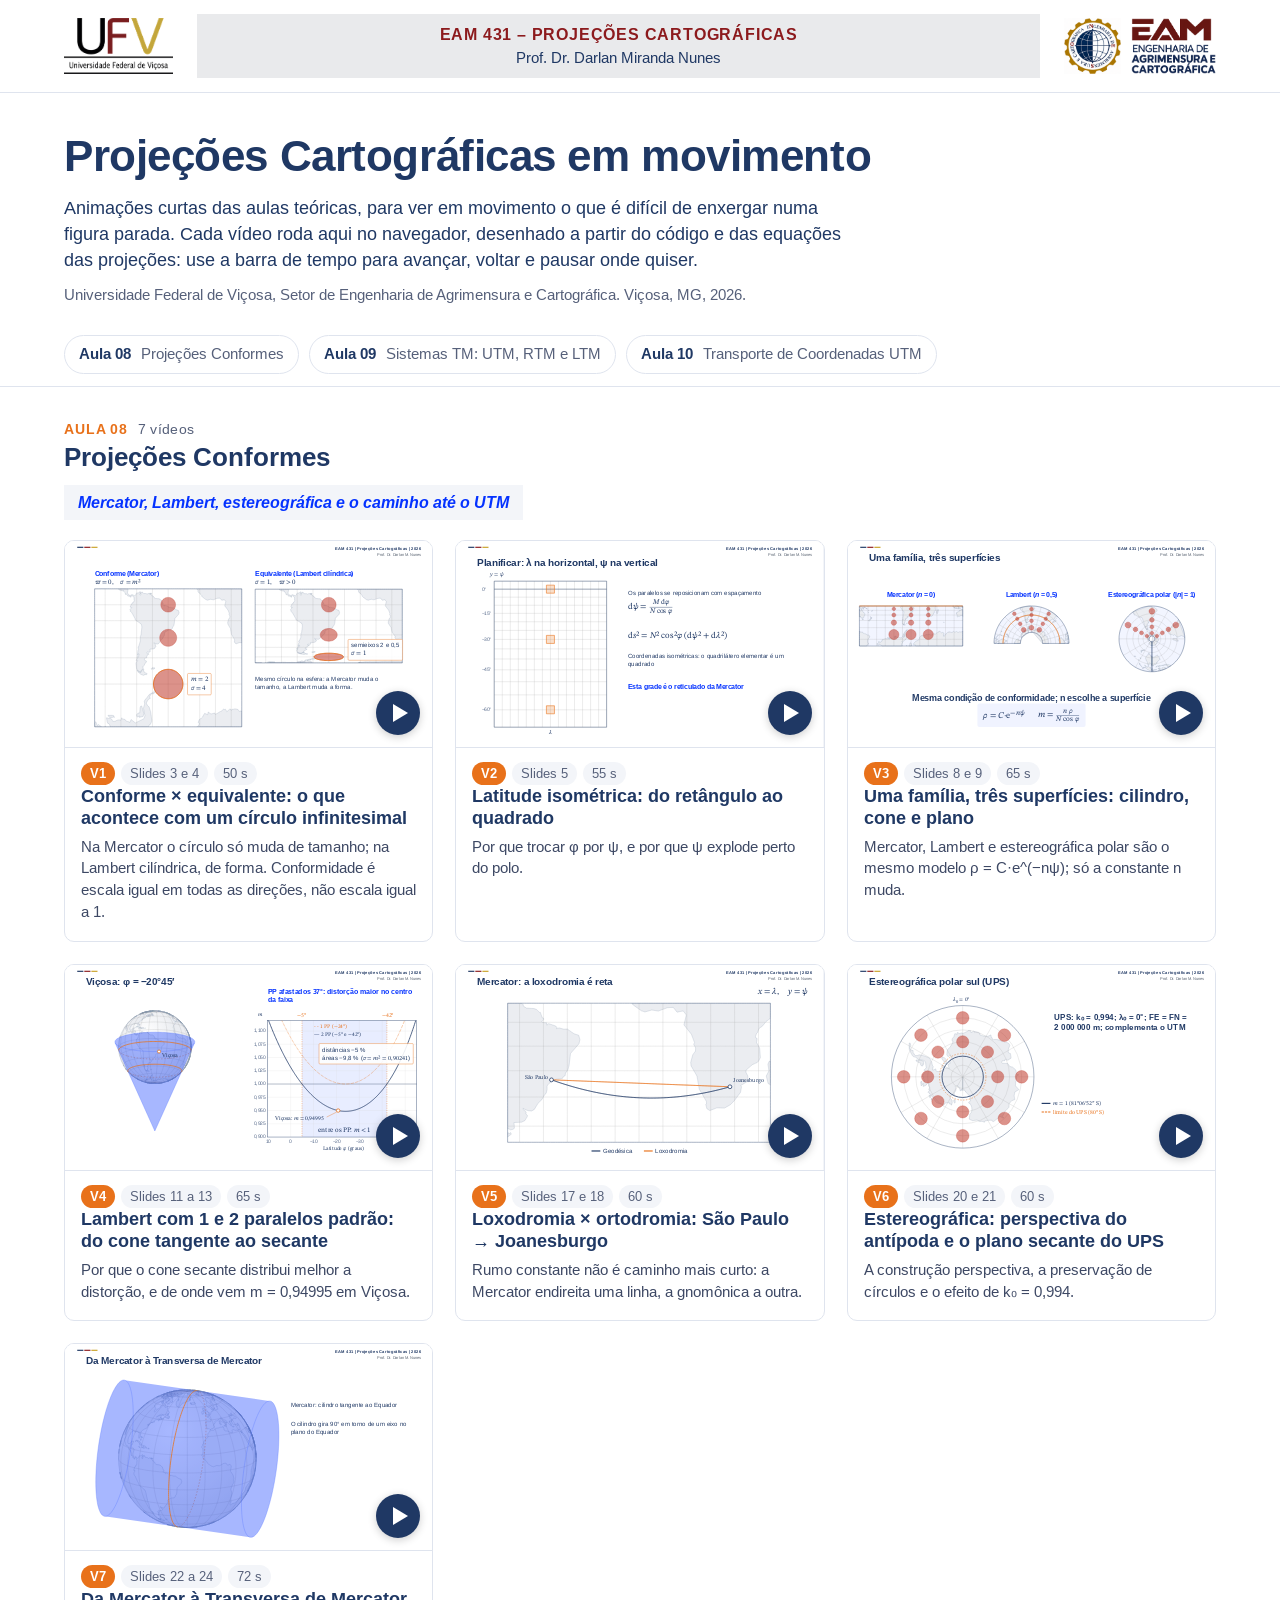
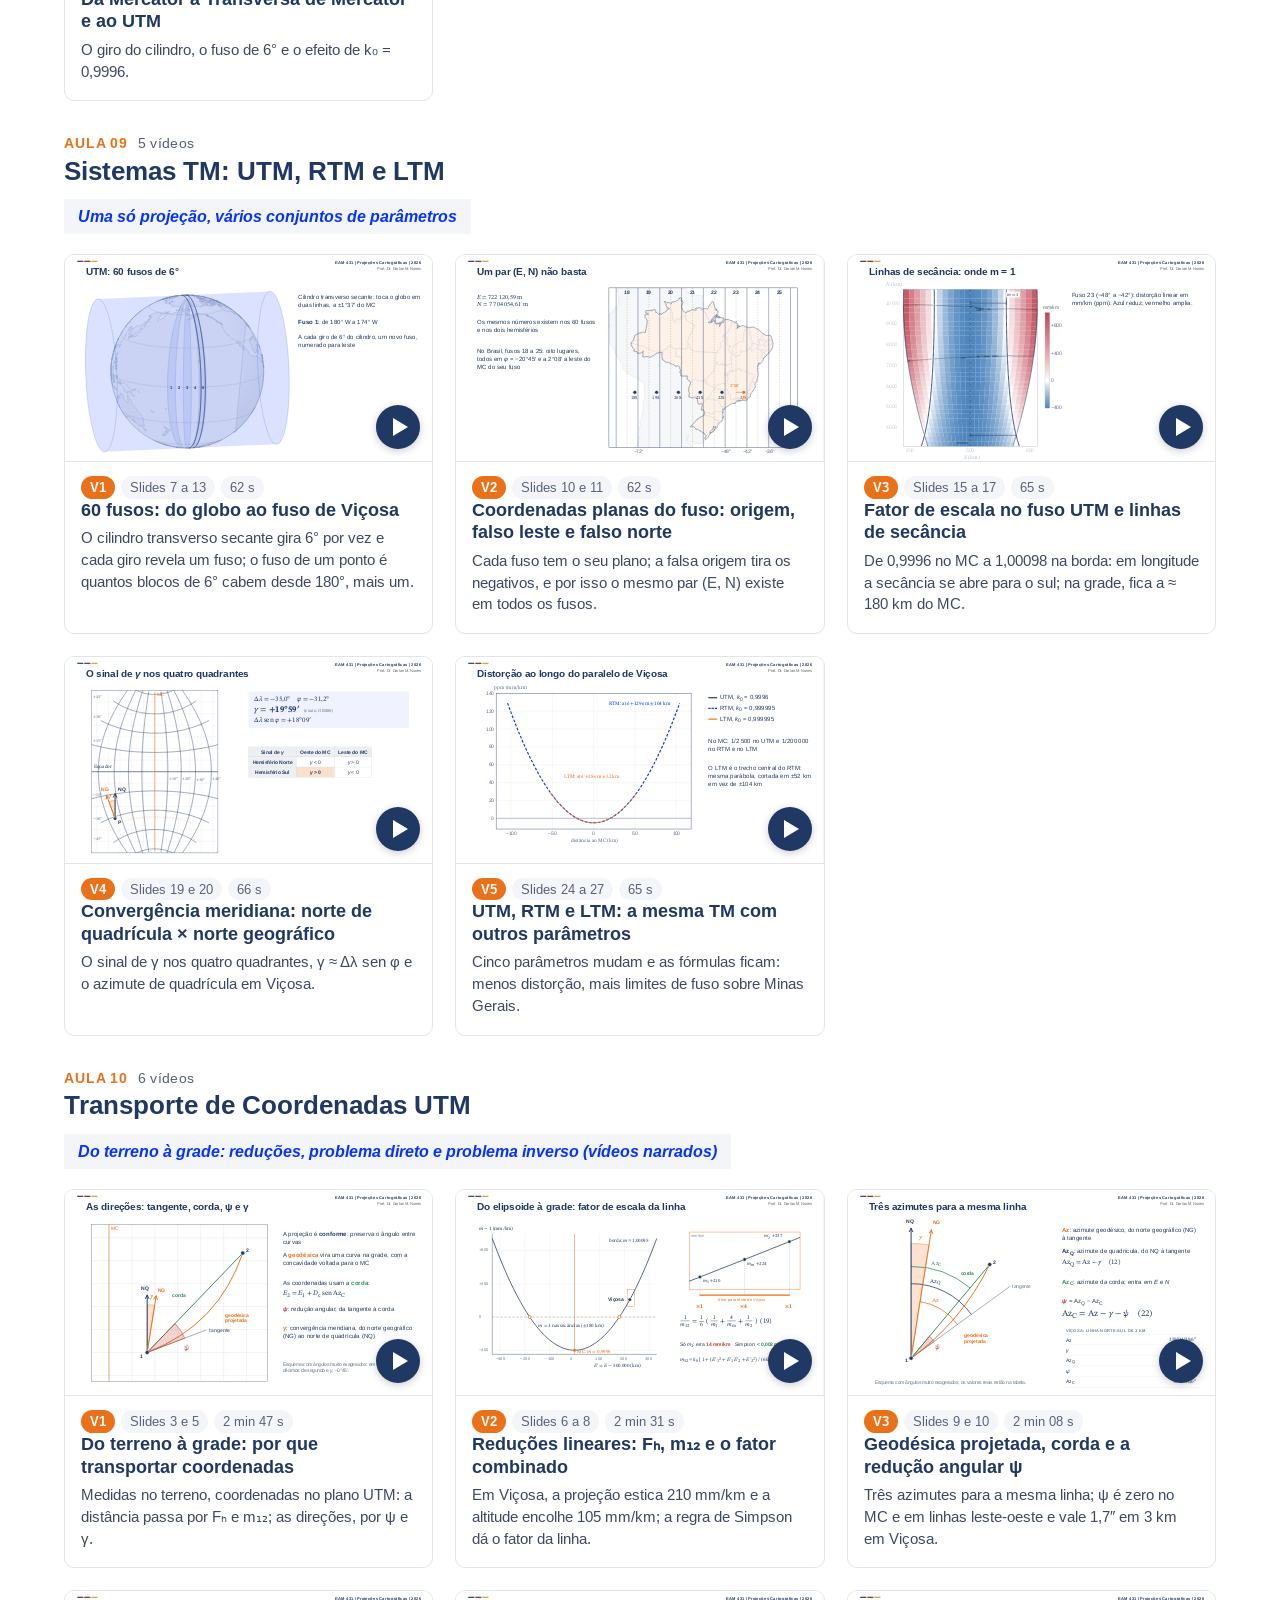
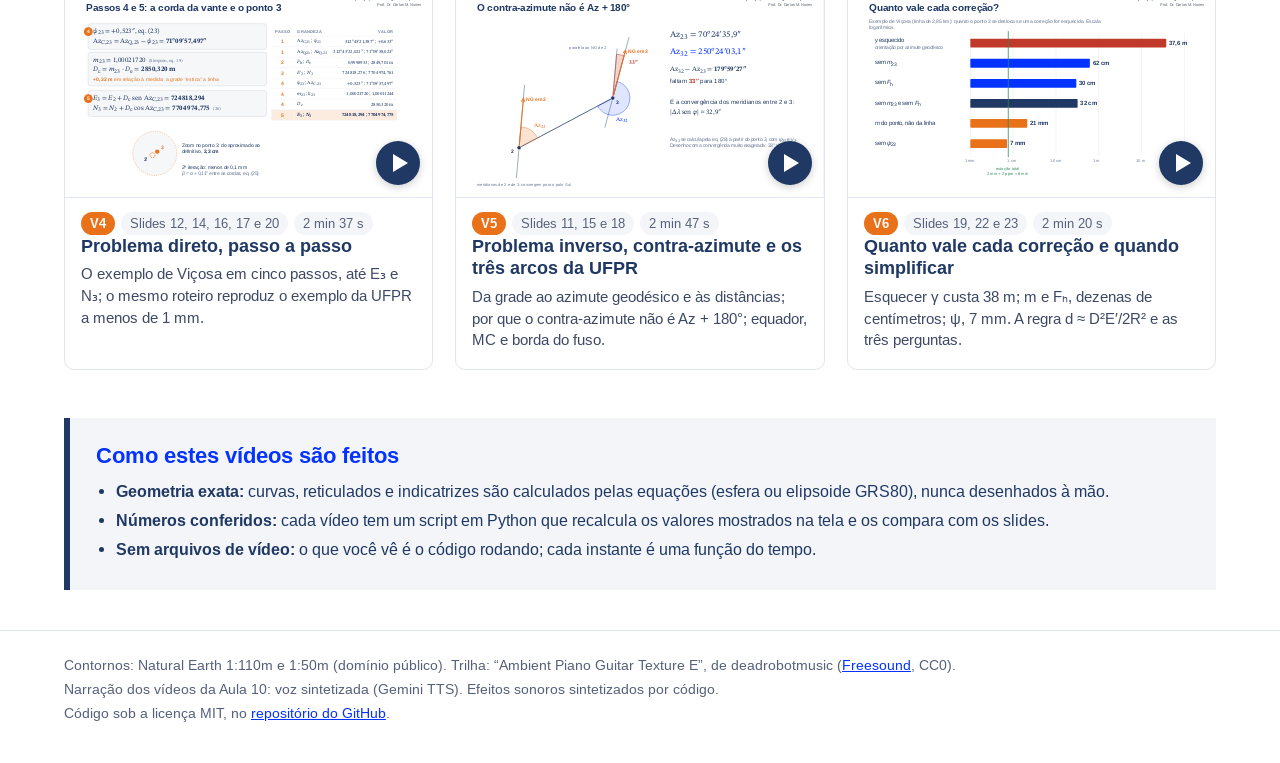
==== commit f965dc85: "Galeria: logo atual da Engenharia de Agrimensura e Cartográfica no cabeçalho" ====
--- a/index.html
+++ b/index.html
@@ -18,7 +18,7 @@
   .topo { border-bottom:1px solid var(--line); }
   .topo .wrap { display:flex; align-items:center; gap:24px; padding-top:14px; padding-bottom:14px; }
   .topo img { display:block; height:56px; width:auto; }
-  .logos { display:flex; align-items:center; gap:14px; flex:none; }
+  .logos { display:flex; align-items:center; gap:10px; flex:none; }
   .faixa { flex:1; background:var(--band); padding:10px 16px; text-align:center; line-height:1.35; }
   .faixa b { display:block; font-size:16px; letter-spacing:.05em; text-transform:uppercase; color:var(--ufv-red); }
   .faixa span { display:block; margin-top:2px; font-size:15px; color:var(--main); }
@@ -78,8 +78,8 @@
     <img src="ferramentas/identidade/logos/ufv.png" alt="Universidade Federal de Viçosa" width="110" height="56">
     <div class="faixa"><b>EAM 431 – Projeções Cartográficas</b><span>Prof. Dr. Darlan Miranda Nunes</span></div>
     <div class="logos">
-      <img src="ferramentas/identidade/logos/dec.png" alt="Departamento de Engenharia Civil" width="126" height="56">
-      <img src="ferramentas/identidade/logos/agrimensura.png" alt="Setor de Engenharia de Agrimensura e Cartográfica" width="57" height="56">
+      <img src="ferramentas/identidade/logos/eam_selo.png" alt="Selo da Engenharia de Agrimensura e Cartográfica" width="57" height="56">
+      <img src="ferramentas/identidade/logos/eam_nome.png" alt="EAM, Engenharia de Agrimensura e Cartográfica" width="85" height="56">
     </div>
   </div>
 </div>
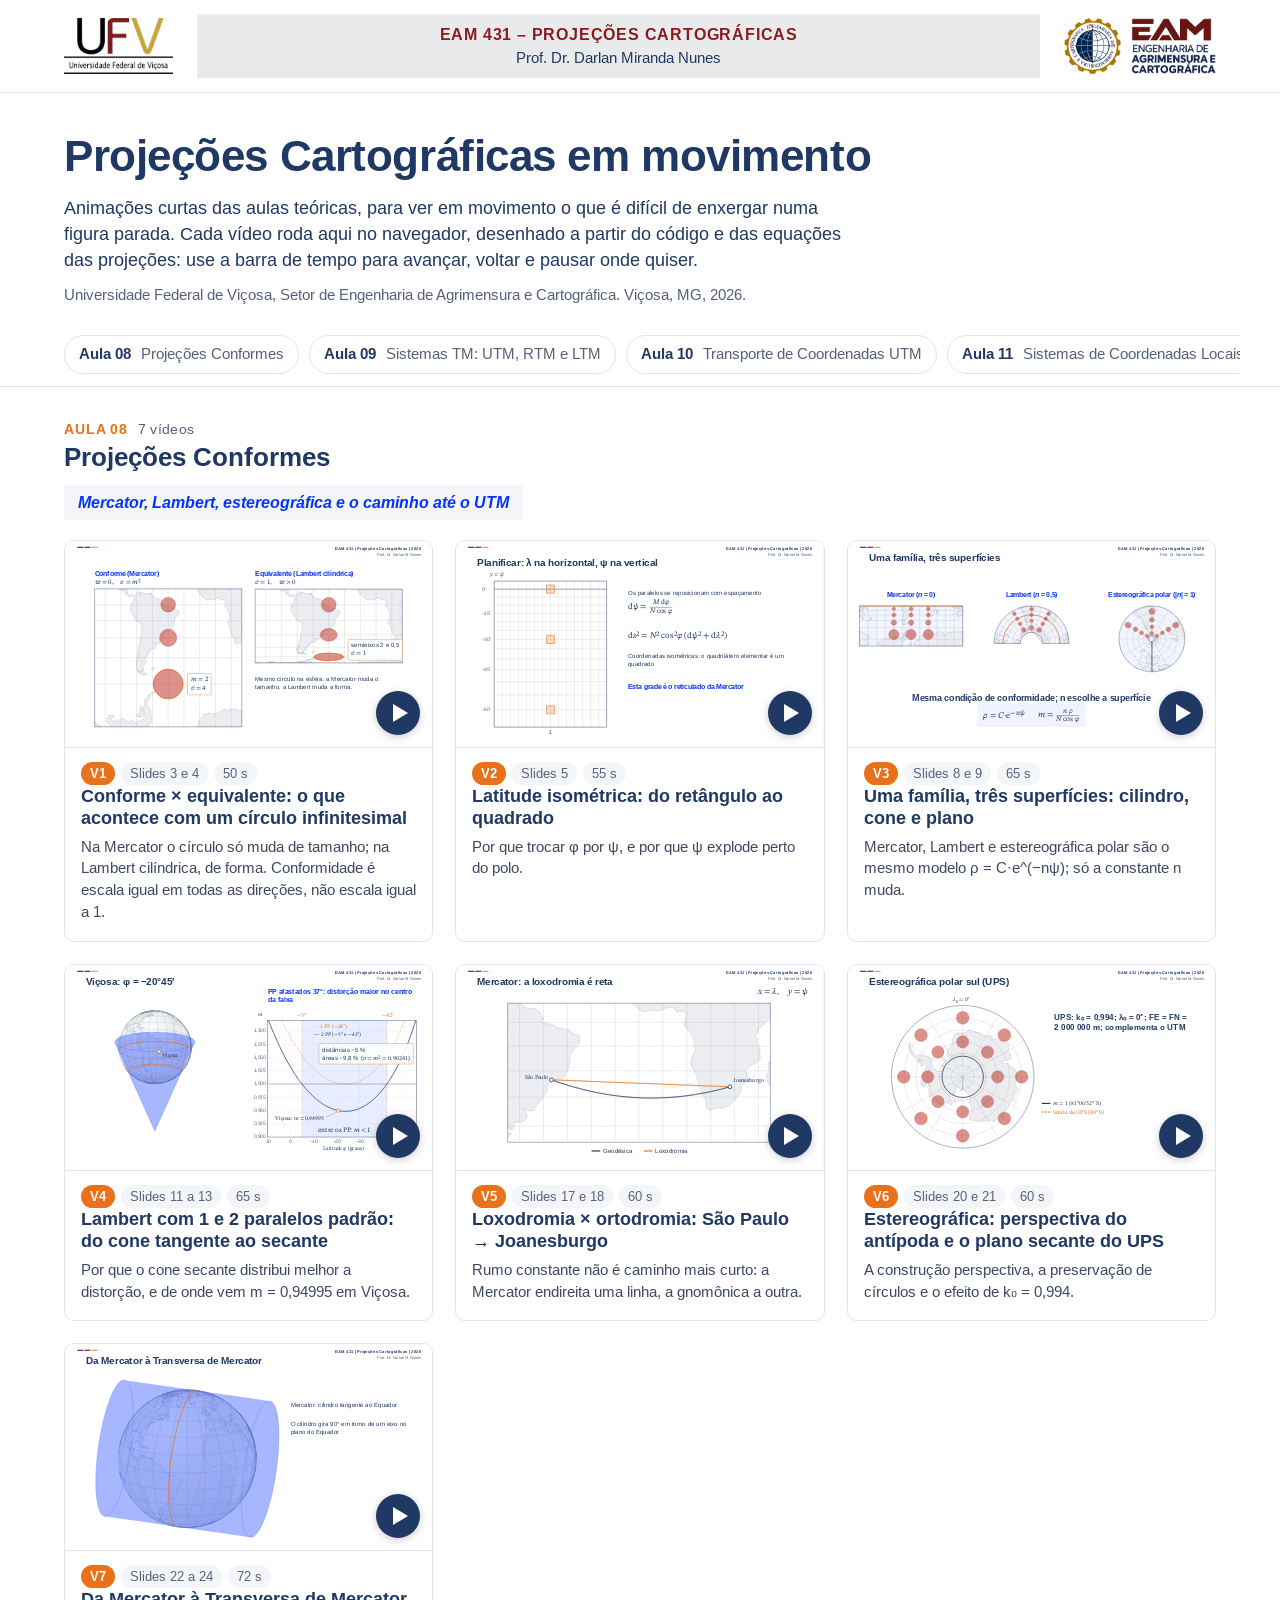
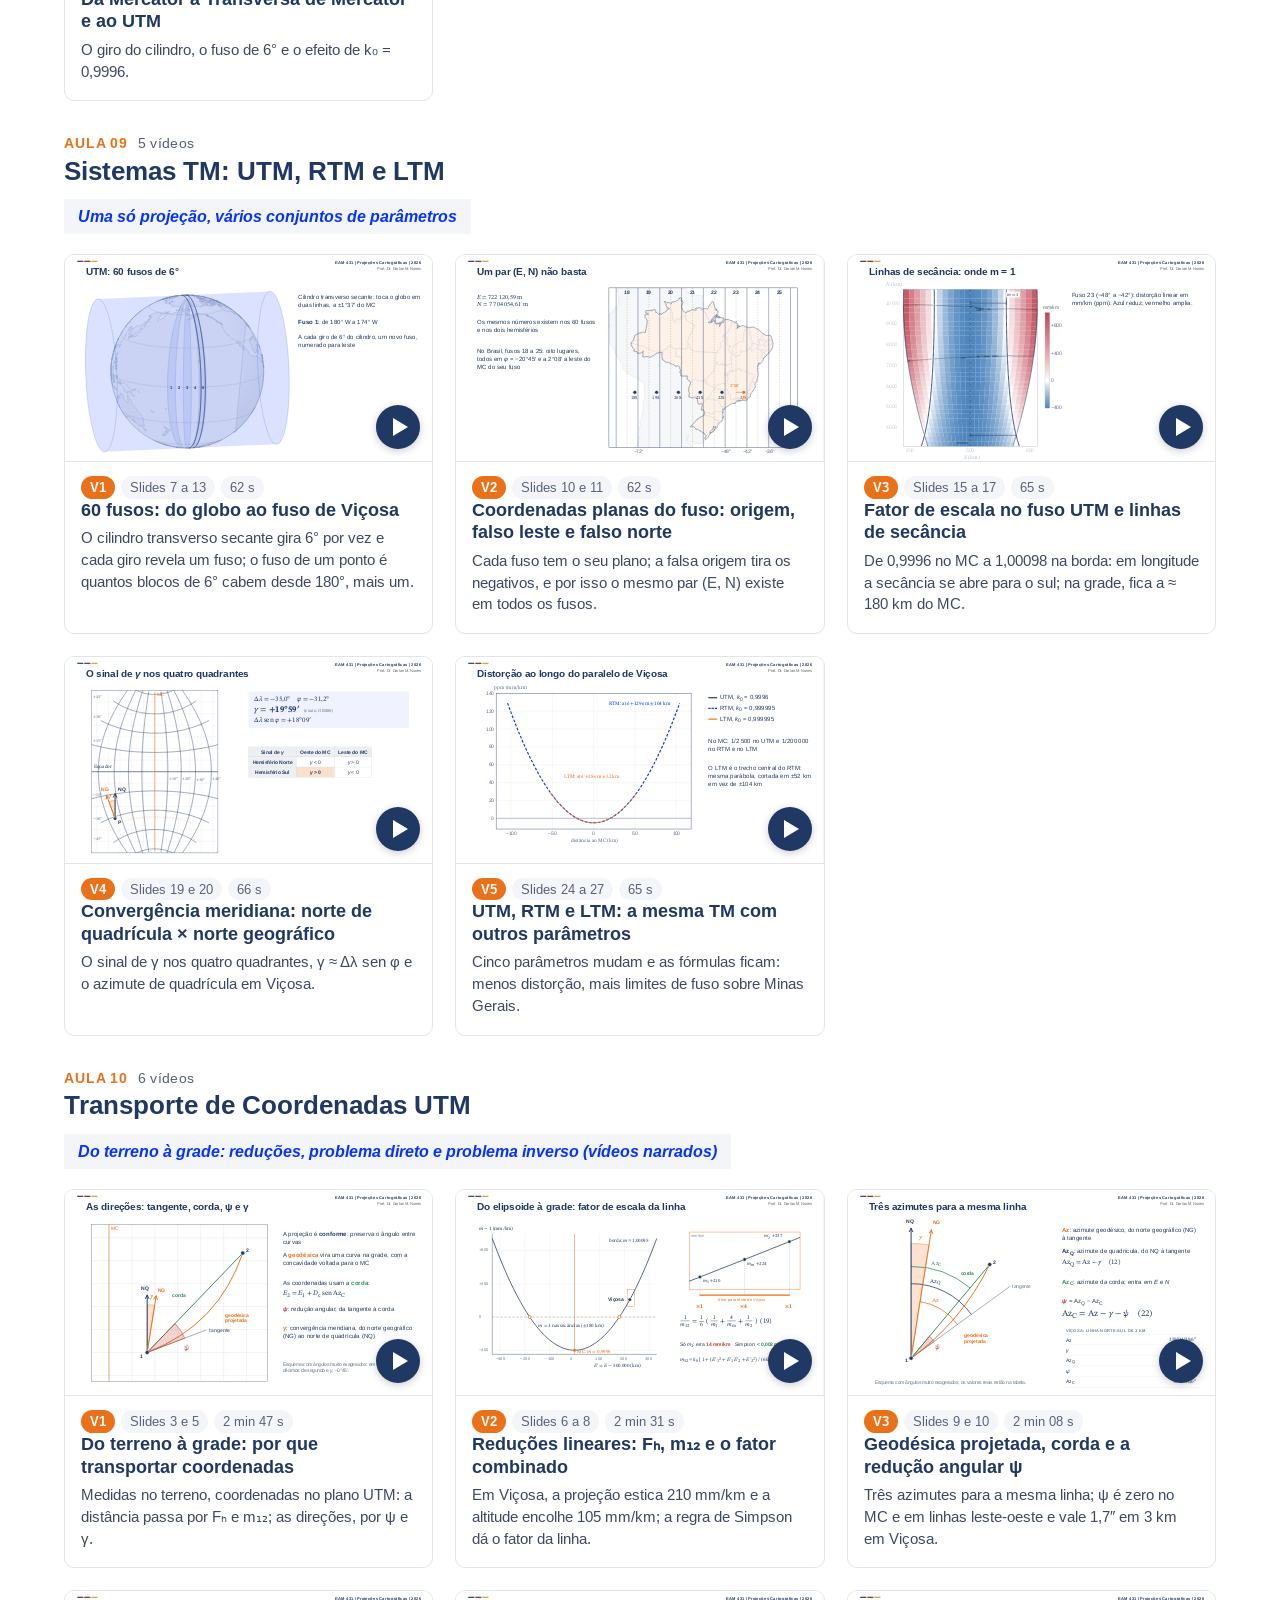
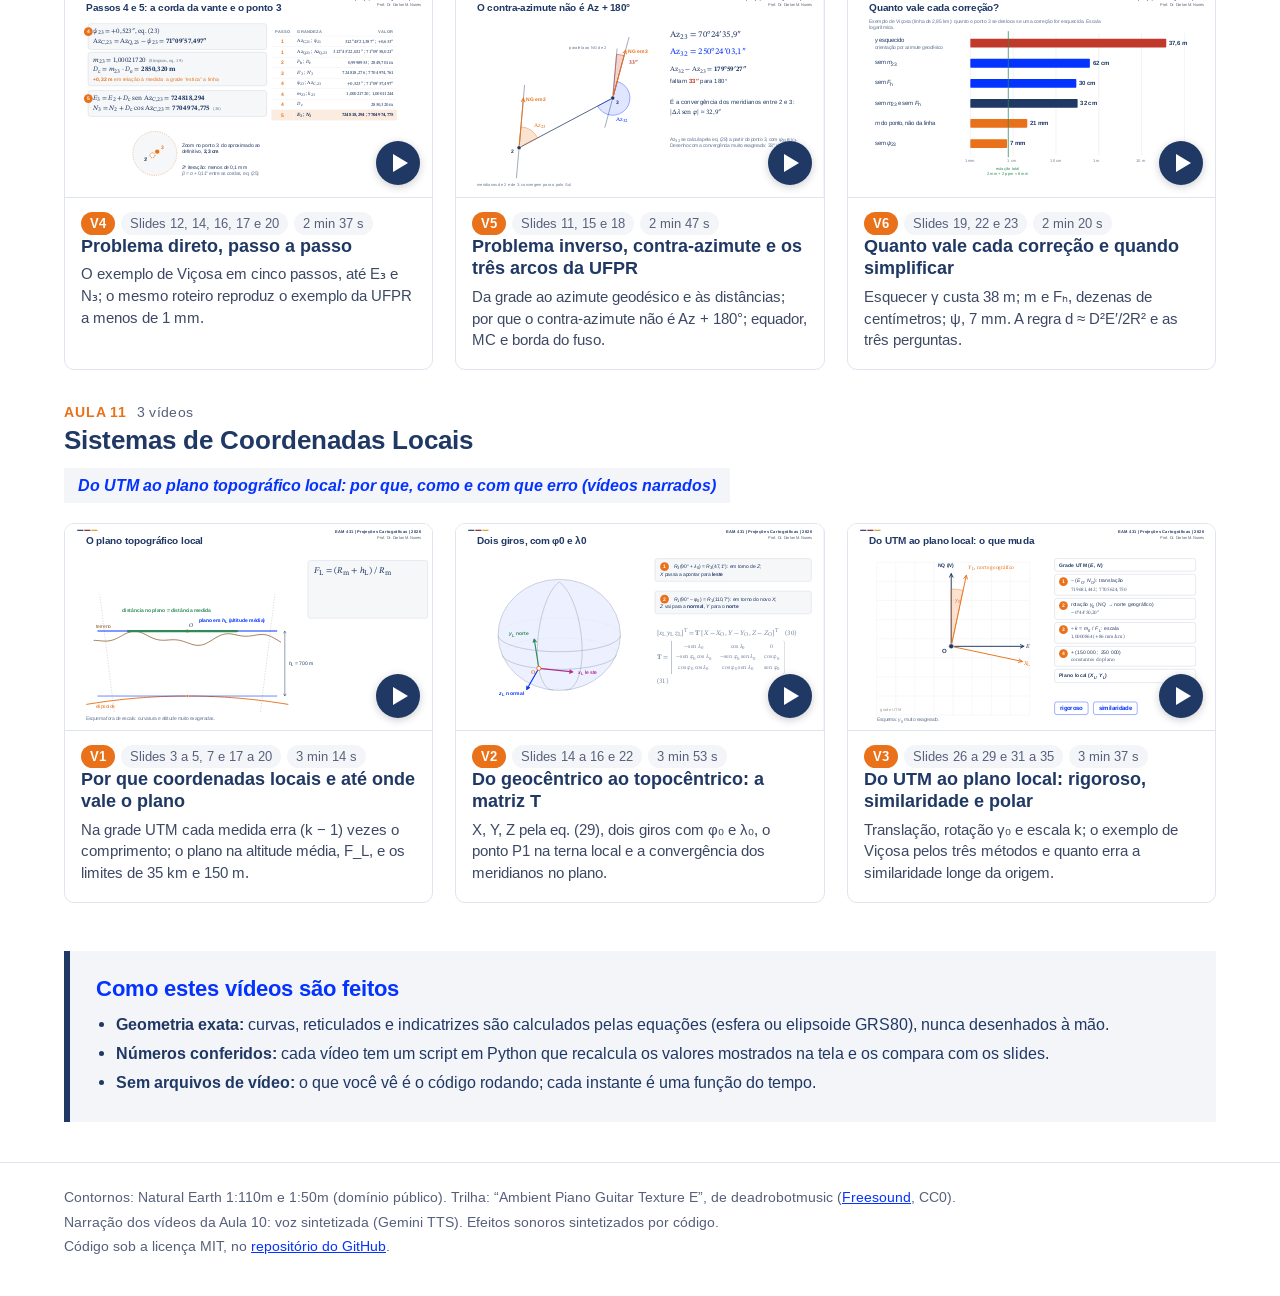
==== commit 4b65182e: "Aula 11: três vídeos narrados sobre sistemas de coordenadas locais" ====
--- a/index.html
+++ b/index.html
@@ -178,6 +178,18 @@
       { v: 'aula10_transporte_coordenadas/v06_quanto_vale', t: 51, n: 'V6', slides: '19, 22 e 23', dur: '2 min 20 s',
         title: 'Quanto vale cada correção e quando simplificar',
         desc: 'Esquecer γ custa 38 m; m e Fₕ, dezenas de centímetros; ψ, 7 mm. A regra d ≈ D²E′/2R² e as três perguntas.' },
+    ] },
+  { id: 'aula11', n: '11', tema: 'Sistemas de Coordenadas Locais', sub: 'Do UTM ao plano topográfico local: por que, como e com que erro (vídeos narrados)',
+    videos: [
+      { v: 'aula11_sistemas_locais/v01_por_que_plano_local', t: 120, n: 'V1', slides: '3 a 5, 7 e 17 a 20', dur: '3 min 14 s',
+        title: 'Por que coordenadas locais e até onde vale o plano',
+        desc: 'Na grade UTM cada medida erra (k − 1) vezes o comprimento; o plano na altitude média, F_L, e os limites de 35 km e 150 m.' },
+      { v: 'aula11_sistemas_locais/v02_terna_topocentrica', t: 120, n: 'V2', slides: '14 a 16 e 22', dur: '3 min 53 s',
+        title: 'Do geocêntrico ao topocêntrico: a matriz T',
+        desc: 'X, Y, Z pela eq. (29), dois giros com φ₀ e λ₀, o ponto P1 na terna local e a convergência dos meridianos no plano.' },
+      { v: 'aula11_sistemas_locais/v03_utm_para_plano_local', t: 56, n: 'V3', slides: '26 a 29 e 31 a 35', dur: '3 min 37 s',
+        title: 'Do UTM ao plano local: rigoroso, similaridade e polar',
+        desc: 'Translação, rotação γ₀ e escala k; o exemplo de Viçosa pelos três métodos e quanto erra a similaridade longe da origem.' },
     ] },
 ];
 
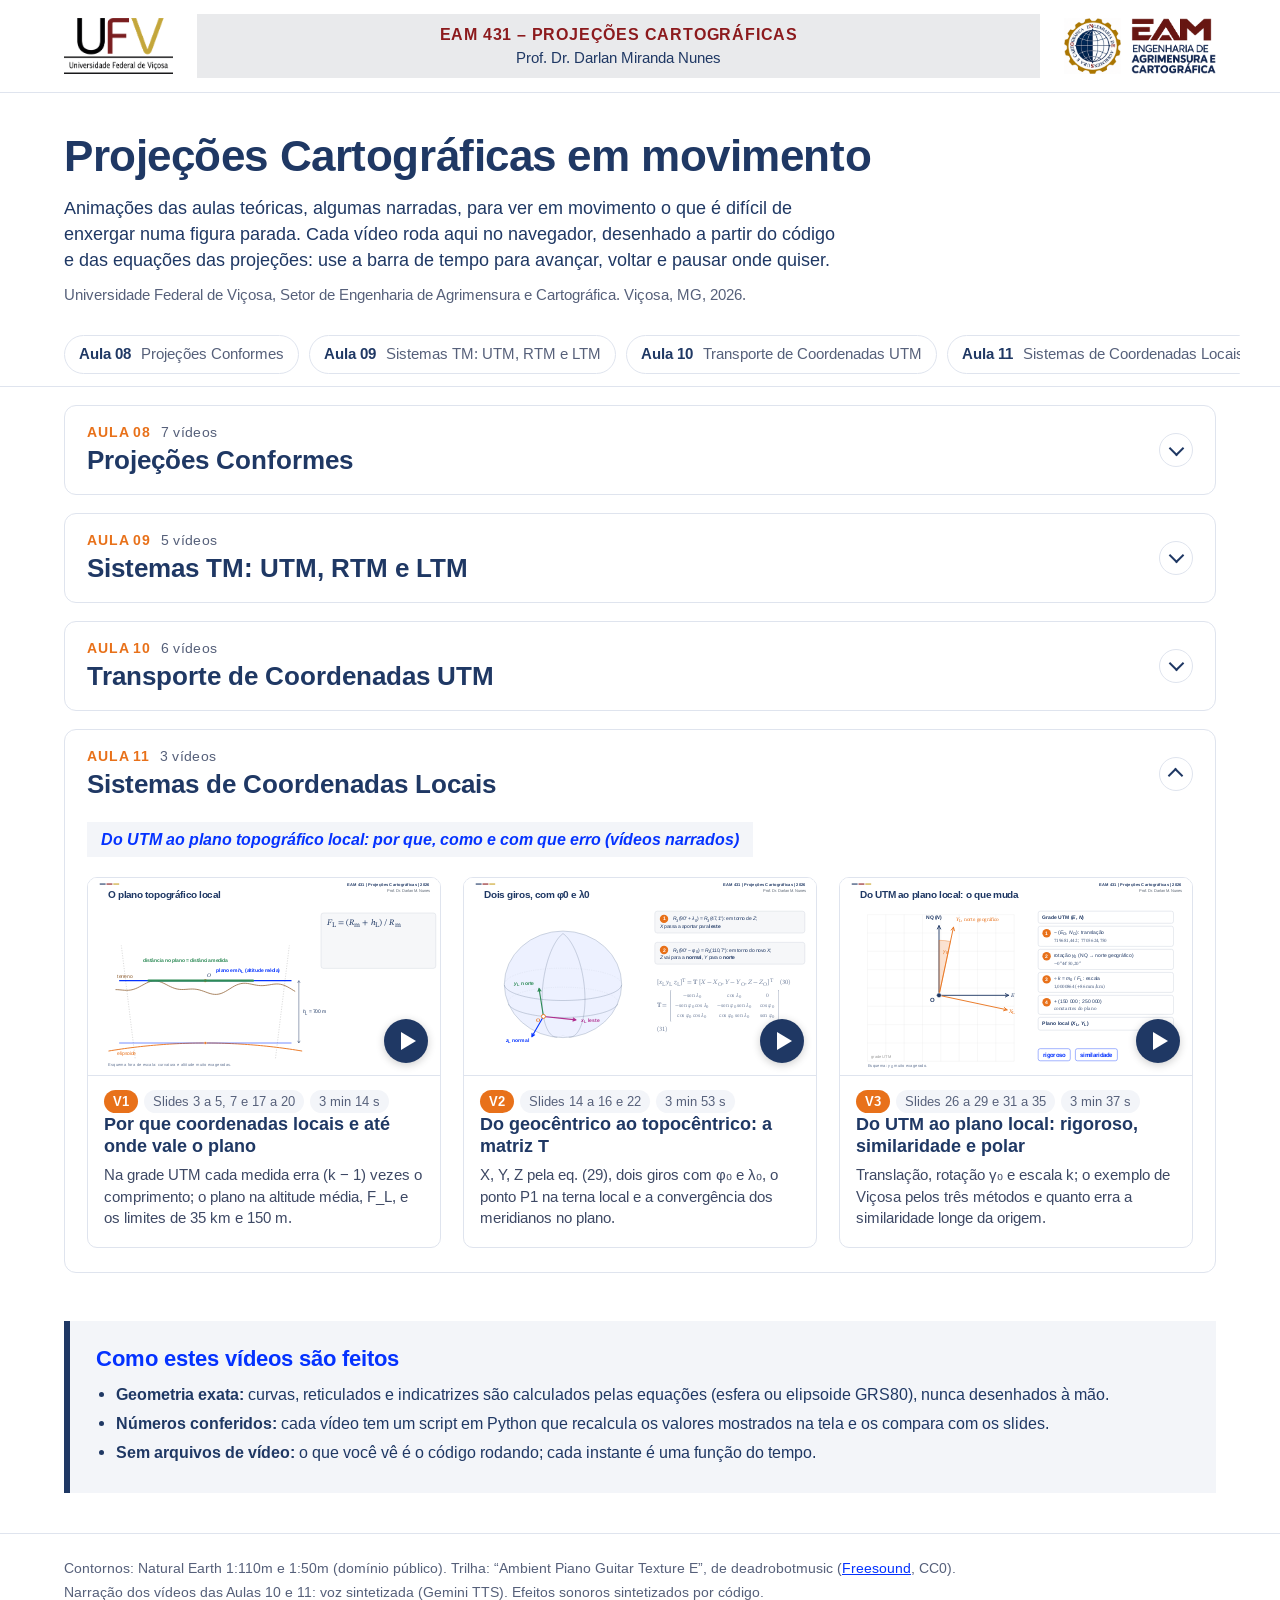
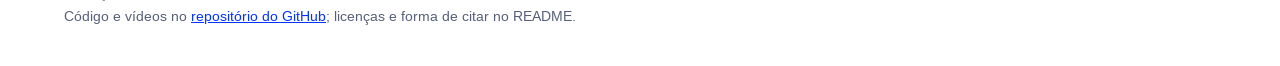
==== commit 5fa2c660: "Repositório organizado para o release 1.0.0: aulas em aulas/, galeria com menus por aula, licenças, " ====
--- a/index.html
+++ b/index.html
@@ -34,11 +34,20 @@
   nav.aulas a:hover, nav.aulas a:focus-visible { border-color:var(--accent); outline:none; }
   nav.aulas a span { font-weight:400; color:var(--muted); margin-left:6px; }
 
-  section.aula { padding-top:34px; }
+  details.aula { margin-top:18px; border:1px solid var(--line); border-radius:12px; background:var(--ground); }
+  details.aula[open] { padding-bottom:24px; }
+  details.aula > summary { list-style:none; cursor:pointer; display:flex; align-items:center; gap:18px; padding:18px 22px; border-radius:12px; }
+  details.aula > summary::-webkit-details-marker { display:none; }
+  details.aula > summary:hover, details.aula > summary:focus-visible { background:var(--panel); outline:none; }
+  details.aula > summary h2 { flex:1; min-width:0; }
+  details.aula > summary .seta { flex:none; width:34px; height:34px; border-radius:50%; border:1px solid var(--line); display:grid; place-items:center; transition:transform .2s; }
+  details.aula > summary .seta::before { content:""; width:9px; height:9px; border-right:2.5px solid var(--main); border-bottom:2.5px solid var(--main); transform:translateY(-2px) rotate(45deg); }
+  details.aula[open] > summary .seta { transform:rotate(180deg); }
+  details.aula > .sub, details.aula > .grid { margin-left:22px; margin-right:22px; }
   .aula h2 { margin:0; font-size:26px; line-height:1.2; }
   .aula h2 small { display:flex; gap:10px; align-items:baseline; font-size:14px; font-weight:700; letter-spacing:.06em; text-transform:uppercase; color:var(--accent); margin-bottom:4px; }
   .aula h2 small em { font-style:normal; font-weight:400; letter-spacing:.02em; text-transform:none; color:var(--muted); }
-  .sub { display:inline-block; margin:12px 0 20px; padding:6px 14px; background:var(--panel); color:var(--second); font-style:italic; font-weight:700; font-size:16px; }
+  .sub { display:inline-block; margin:4px 0 20px; padding:6px 14px; background:var(--panel); color:var(--second); font-style:italic; font-weight:700; font-size:16px; }
   .grid { display:grid; grid-template-columns:repeat(auto-fill, minmax(320px, 1fr)); gap:22px; }
   .card { display:flex; flex-direction:column; border:1px solid var(--line); border-radius:10px; overflow:hidden; text-decoration:none; color:inherit; background:var(--ground); transition:border-color .15s, box-shadow .15s; }
   .card:hover, .card:focus-visible { border-color:var(--accent); box-shadow:0 6px 20px rgba(31,56,100,.12); outline:none; }
@@ -86,7 +95,7 @@
 
 <header class="hero wrap">
   <h1>Projeções Cartográficas em movimento</h1>
-  <p class="lead">Animações curtas das aulas teóricas, para ver em movimento o que é difícil de enxergar numa figura parada. Cada vídeo roda aqui no navegador, desenhado a partir do código e das equações das projeções: use a barra de tempo para avançar, voltar e pausar onde quiser.</p>
+  <p class="lead">Animações das aulas teóricas, algumas narradas, para ver em movimento o que é difícil de enxergar numa figura parada. Cada vídeo roda aqui no navegador, desenhado a partir do código e das equações das projeções: use a barra de tempo para avançar, voltar e pausar onde quiser.</p>
   <p class="who">Universidade Federal de Viçosa, Setor de Engenharia de Agrimensura e Cartográfica. Viçosa, MG, 2026.</p>
 </header>
 
@@ -108,8 +117,8 @@
 <footer>
   <div class="wrap">
     <p>Contornos: Natural Earth 1:110m e 1:50m (domínio público). Trilha: “Ambient Piano Guitar Texture E”, de deadrobotmusic (<a href="https://freesound.org/people/deadrobotmusic/sounds/703137/">Freesound</a>, CC0).</p>
-    <p>Narração dos vídeos da Aula 10: voz sintetizada (Gemini TTS). Efeitos sonoros sintetizados por código.</p>
-    <p>Código sob a licença MIT, no <a href="https://github.com/darlanmnunes/map-projections-repo">repositório do GitHub</a>.</p>
+    <p>Narração dos vídeos das Aulas 10 e 11: voz sintetizada (Gemini TTS). Efeitos sonoros sintetizados por código.</p>
+    <p>Código e vídeos no <a href="https://github.com/darlanmnunes/map-projections-repo">repositório do GitHub</a>; licenças e forma de citar no README.</p>
   </div>
 </footer>
 
@@ -118,76 +127,76 @@
 const AULAS = [
   { id: 'aula08', n: '08', tema: 'Projeções Conformes', sub: 'Mercator, Lambert, estereográfica e o caminho até o UTM',
     videos: [
-      { v: 'aula08_projecoes_conformes/v01_conforme_x_equivalente', t: 31, n: 'V1', slides: '3 e 4', dur: '50 s',
+      { v: 'aulas/aula08_projecoes_conformes/v01_conforme_x_equivalente', t: 31, n: 'V1', slides: '3 e 4', dur: '50 s',
         title: 'Conforme × equivalente: o que acontece com um círculo infinitesimal',
         desc: 'Na Mercator o círculo só muda de tamanho; na Lambert cilíndrica, de forma. Conformidade é escala igual em todas as direções, não escala igual a 1.' },
-      { v: 'aula08_projecoes_conformes/v02_latitude_isometrica', t: 37, n: 'V2', slides: '5', dur: '55 s',
+      { v: 'aulas/aula08_projecoes_conformes/v02_latitude_isometrica', t: 37, n: 'V2', slides: '5', dur: '55 s',
         title: 'Latitude isométrica: do retângulo ao quadrado',
         desc: 'Por que trocar φ por ψ, e por que ψ explode perto do polo.' },
-      { v: 'aula08_projecoes_conformes/v03_cilindro_cone_plano', t: 64, n: 'V3', slides: '8 e 9', dur: '65 s',
+      { v: 'aulas/aula08_projecoes_conformes/v03_cilindro_cone_plano', t: 64, n: 'V3', slides: '8 e 9', dur: '65 s',
         title: 'Uma família, três superfícies: cilindro, cone e plano',
         desc: 'Mercator, Lambert e estereográfica polar são o mesmo modelo ρ = C·e^(−nψ); só a constante n muda.' },
-      { v: 'aula08_projecoes_conformes/v04_lambert_1pp_2pp', t: 47, n: 'V4', slides: '11 a 13', dur: '65 s',
+      { v: 'aulas/aula08_projecoes_conformes/v04_lambert_1pp_2pp', t: 47, n: 'V4', slides: '11 a 13', dur: '65 s',
         title: 'Lambert com 1 e 2 paralelos padrão: do cone tangente ao secante',
         desc: 'Por que o cone secante distribui melhor a distorção, e de onde vem m = 0,94995 em Viçosa.' },
-      { v: 'aula08_projecoes_conformes/v05_loxodromia_ortodromia', t: 30, n: 'V5', slides: '17 e 18', dur: '60 s',
+      { v: 'aulas/aula08_projecoes_conformes/v05_loxodromia_ortodromia', t: 30, n: 'V5', slides: '17 e 18', dur: '60 s',
         title: 'Loxodromia × ortodromia: São Paulo → Joanesburgo',
         desc: 'Rumo constante não é caminho mais curto: a Mercator endireita uma linha, a gnomônica a outra.' },
-      { v: 'aula08_projecoes_conformes/v06_estereografica_ups', t: 59, n: 'V6', slides: '20 e 21', dur: '60 s',
+      { v: 'aulas/aula08_projecoes_conformes/v06_estereografica_ups', t: 59, n: 'V6', slides: '20 e 21', dur: '60 s',
         title: 'Estereográfica: perspectiva do antípoda e o plano secante do UPS',
         desc: 'A construção perspectiva, a preservação de círculos e o efeito de k₀ = 0,994.' },
-      { v: 'aula08_projecoes_conformes/v07_mercator_tm_utm', t: 8, n: 'V7', slides: '22 a 24', dur: '72 s',
+      { v: 'aulas/aula08_projecoes_conformes/v07_mercator_tm_utm', t: 8, n: 'V7', slides: '22 a 24', dur: '72 s',
         title: 'Da Mercator à Transversa de Mercator e ao UTM',
         desc: 'O giro do cilindro, o fuso de 6° e o efeito de k₀ = 0,9996.' },
     ] },
   { id: 'aula09', n: '09', tema: 'Sistemas TM: UTM, RTM e LTM', sub: 'Uma só projeção, vários conjuntos de parâmetros',
     videos: [
-      { v: 'aula09_sistemas_tm/v01_fusos_utm', t: 5.5, n: 'V1', slides: '7 a 13', dur: '62 s',
+      { v: 'aulas/aula09_sistemas_tm/v01_fusos_utm', t: 5.5, n: 'V1', slides: '7 a 13', dur: '62 s',
         title: '60 fusos: do globo ao fuso de Viçosa',
         desc: 'O cilindro transverso secante gira 6° por vez e cada giro revela um fuso; o fuso de um ponto é quantos blocos de 6° cabem desde 180°, mais um.' },
-      { v: 'aula09_sistemas_tm/v02_coordenadas_planas', t: 45, n: 'V2', slides: '10 e 11', dur: '62 s',
+      { v: 'aulas/aula09_sistemas_tm/v02_coordenadas_planas', t: 45, n: 'V2', slides: '10 e 11', dur: '62 s',
         title: 'Coordenadas planas do fuso: origem, falso leste e falso norte',
         desc: 'Cada fuso tem o seu plano; a falsa origem tira os negativos, e por isso o mesmo par (E, N) existe em todos os fusos.' },
-      { v: 'aula09_sistemas_tm/v03_fator_escala', t: 33, n: 'V3', slides: '15 a 17', dur: '65 s',
+      { v: 'aulas/aula09_sistemas_tm/v03_fator_escala', t: 33, n: 'V3', slides: '15 a 17', dur: '65 s',
         title: 'Fator de escala no fuso UTM e linhas de secância',
         desc: 'De 0,9996 no MC a 1,00098 na borda: em longitude a secância se abre para o sul; na grade, fica a ≈ 180 km do MC.' },
-      { v: 'aula09_sistemas_tm/v04_convergencia_meridiana', t: 24, n: 'V4', slides: '19 e 20', dur: '66 s',
+      { v: 'aulas/aula09_sistemas_tm/v04_convergencia_meridiana', t: 24, n: 'V4', slides: '19 e 20', dur: '66 s',
         title: 'Convergência meridiana: norte de quadrícula × norte geográfico',
         desc: 'O sinal de γ nos quatro quadrantes, γ ≈ Δλ sen φ e o azimute de quadrícula em Viçosa.' },
-      { v: 'aula09_sistemas_tm/v05_utm_rtm_ltm', t: 36, n: 'V5', slides: '24 a 27', dur: '65 s',
+      { v: 'aulas/aula09_sistemas_tm/v05_utm_rtm_ltm', t: 36, n: 'V5', slides: '24 a 27', dur: '65 s',
         title: 'UTM, RTM e LTM: a mesma TM com outros parâmetros',
         desc: 'Cinco parâmetros mudam e as fórmulas ficam: menos distorção, mais limites de fuso sobre Minas Gerais.' },
     ] },
   { id: 'aula10', n: '10', tema: 'Transporte de Coordenadas UTM', sub: 'Do terreno à grade: reduções, problema direto e problema inverso (vídeos narrados)',
     videos: [
-      { v: 'aula10_transporte_coordenadas/v01_terreno_grade', t: 132, n: 'V1', slides: '3 e 5', dur: '2 min 47 s',
+      { v: 'aulas/aula10_transporte_coordenadas/v01_terreno_grade', t: 132, n: 'V1', slides: '3 e 5', dur: '2 min 47 s',
         title: 'Do terreno à grade: por que transportar coordenadas',
         desc: 'Medidas no terreno, coordenadas no plano UTM: a distância passa por Fₕ e m₁₂; as direções, por ψ e γ.' },
-      { v: 'aula10_transporte_coordenadas/v02_reducoes_lineares', t: 100, n: 'V2', slides: '6 a 8', dur: '2 min 31 s',
+      { v: 'aulas/aula10_transporte_coordenadas/v02_reducoes_lineares', t: 100, n: 'V2', slides: '6 a 8', dur: '2 min 31 s',
         title: 'Reduções lineares: Fₕ, m₁₂ e o fator combinado',
         desc: 'Em Viçosa, a projeção estica 210 mm/km e a altitude encolhe 105 mm/km; a regra de Simpson dá o fator da linha.' },
-      { v: 'aula10_transporte_coordenadas/v03_geodesica_corda_psi', t: 64, n: 'V3', slides: '9 e 10', dur: '2 min 08 s',
+      { v: 'aulas/aula10_transporte_coordenadas/v03_geodesica_corda_psi', t: 64, n: 'V3', slides: '9 e 10', dur: '2 min 08 s',
         title: 'Geodésica projetada, corda e a redução angular ψ',
         desc: 'Três azimutes para a mesma linha; ψ é zero no MC e em linhas leste-oeste e vale 1,7″ em 3 km em Viçosa.' },
-      { v: 'aula10_transporte_coordenadas/v04_problema_direto', t: 133, n: 'V4', slides: '12, 14, 16, 17 e 20', dur: '2 min 37 s',
+      { v: 'aulas/aula10_transporte_coordenadas/v04_problema_direto', t: 133, n: 'V4', slides: '12, 14, 16, 17 e 20', dur: '2 min 37 s',
         title: 'Problema direto, passo a passo',
         desc: 'O exemplo de Viçosa em cinco passos, até E₃ e N₃; o mesmo roteiro reproduz o exemplo da UFPR a menos de 1 mm.' },
-      { v: 'aula10_transporte_coordenadas/v05_problema_inverso', t: 102, n: 'V5', slides: '11, 15 e 18', dur: '2 min 47 s',
+      { v: 'aulas/aula10_transporte_coordenadas/v05_problema_inverso', t: 102, n: 'V5', slides: '11, 15 e 18', dur: '2 min 47 s',
         title: 'Problema inverso, contra-azimute e os três arcos da UFPR',
         desc: 'Da grade ao azimute geodésico e às distâncias; por que o contra-azimute não é Az + 180°; equador, MC e borda do fuso.' },
-      { v: 'aula10_transporte_coordenadas/v06_quanto_vale', t: 51, n: 'V6', slides: '19, 22 e 23', dur: '2 min 20 s',
+      { v: 'aulas/aula10_transporte_coordenadas/v06_quanto_vale', t: 51, n: 'V6', slides: '19, 22 e 23', dur: '2 min 20 s',
         title: 'Quanto vale cada correção e quando simplificar',
         desc: 'Esquecer γ custa 38 m; m e Fₕ, dezenas de centímetros; ψ, 7 mm. A regra d ≈ D²E′/2R² e as três perguntas.' },
     ] },
   { id: 'aula11', n: '11', tema: 'Sistemas de Coordenadas Locais', sub: 'Do UTM ao plano topográfico local: por que, como e com que erro (vídeos narrados)',
     videos: [
-      { v: 'aula11_sistemas_locais/v01_por_que_plano_local', t: 120, n: 'V1', slides: '3 a 5, 7 e 17 a 20', dur: '3 min 14 s',
+      { v: 'aulas/aula11_sistemas_locais/v01_por_que_plano_local', t: 120, n: 'V1', slides: '3 a 5, 7 e 17 a 20', dur: '3 min 14 s',
         title: 'Por que coordenadas locais e até onde vale o plano',
         desc: 'Na grade UTM cada medida erra (k − 1) vezes o comprimento; o plano na altitude média, F_L, e os limites de 35 km e 150 m.' },
-      { v: 'aula11_sistemas_locais/v02_terna_topocentrica', t: 120, n: 'V2', slides: '14 a 16 e 22', dur: '3 min 53 s',
+      { v: 'aulas/aula11_sistemas_locais/v02_terna_topocentrica', t: 120, n: 'V2', slides: '14 a 16 e 22', dur: '3 min 53 s',
         title: 'Do geocêntrico ao topocêntrico: a matriz T',
         desc: 'X, Y, Z pela eq. (29), dois giros com φ₀ e λ₀, o ponto P1 na terna local e a convergência dos meridianos no plano.' },
-      { v: 'aula11_sistemas_locais/v03_utm_para_plano_local', t: 56, n: 'V3', slides: '26 a 29 e 31 a 35', dur: '3 min 37 s',
+      { v: 'aulas/aula11_sistemas_locais/v03_utm_para_plano_local', t: 56, n: 'V3', slides: '26 a 29 e 31 a 35', dur: '3 min 37 s',
         title: 'Do UTM ao plano local: rigoroso, similaridade e polar',
         desc: 'Translação, rotação γ₀ e escala k; o exemplo de Viçosa pelos três métodos e quanto erra a similaridade longe da origem.' },
     ] },
@@ -201,9 +210,9 @@
   link.querySelector('span').textContent = a.tema;
   nav.append(link);
 
-  const sec = document.createElement('section');
+  const sec = document.createElement('details');
   sec.className = 'aula'; sec.id = a.id;
-  sec.innerHTML = '<h2><small></small></h2><p class="sub"></p><div class="grid"></div>';
+  sec.innerHTML = '<summary><h2><small></small></h2><span class="seta" aria-hidden="true"></span></summary><p class="sub"></p><div class="grid"></div>';
   sec.querySelector('small').append('Aula ' + a.n);
   const nv = document.createElement('em');
   nv.textContent = a.videos.length + (a.videos.length > 1 ? ' vídeos' : ' vídeo');
@@ -229,6 +238,20 @@
   }
   box.append(sec);
 }
+// Abre a aula do endereço (#aula11, como nos links dos slides) ou, sem endereço, a mais recente
+function abrir(id, rolar) {
+  const alvo = document.getElementById(id);
+  if (!alvo || alvo.tagName !== 'DETAILS') return;
+  alvo.open = true;
+  if (rolar) alvo.scrollIntoView({ block: 'start' });
+}
+const inicial = location.hash.slice(1);
+if (document.getElementById(inicial)) abrir(inicial, true); else box.lastElementChild.open = true;
+window.addEventListener('hashchange', () => abrir(location.hash.slice(1), true));
+nav.addEventListener('click', ev => {
+  const a = ev.target.closest('a'); if (!a) return;
+  abrir(a.getAttribute('href').slice(1), false);
+});
 // Miniaturas: o quadro de 1920 × 1080 do player, reduzido à largura do cartão
 const ro = new ResizeObserver(entries => {
   for (const e of entries) e.target.querySelector('iframe').style.transform = 'scale(' + e.target.clientWidth / 1920 + ')';
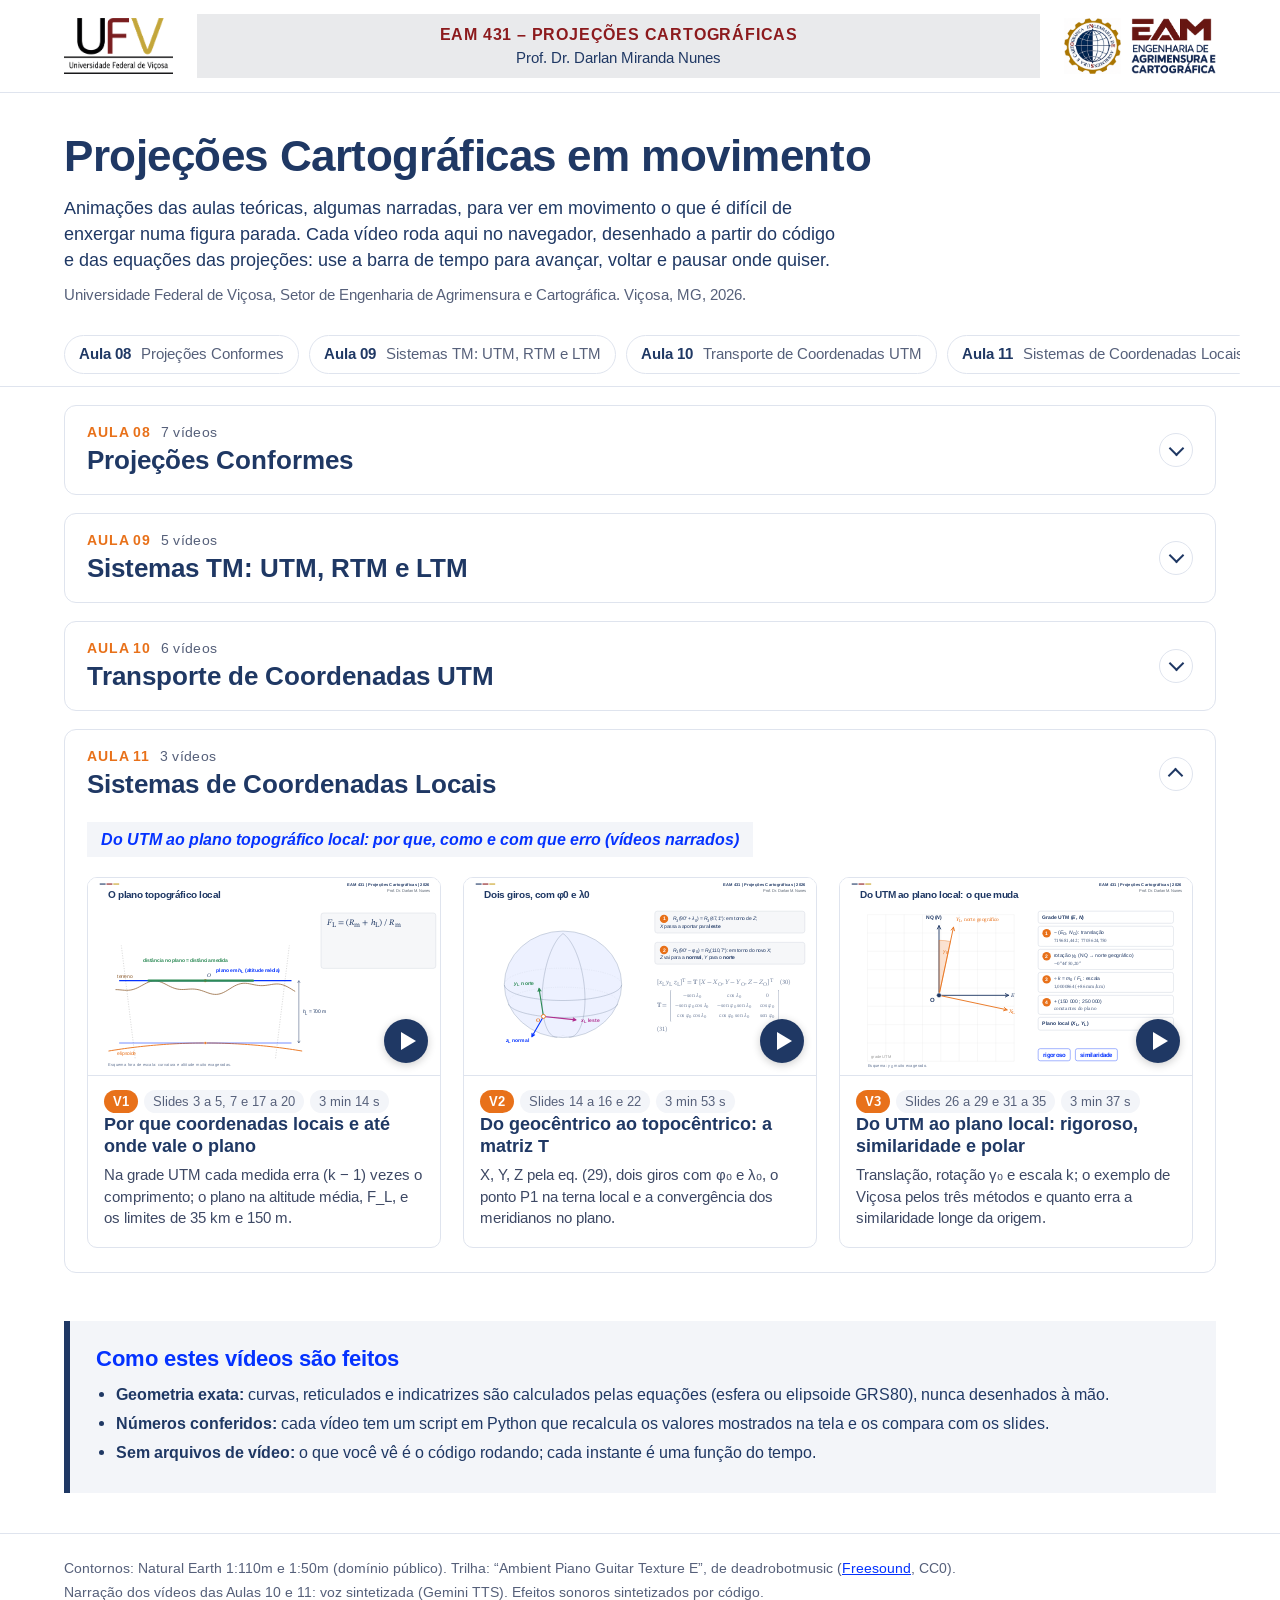
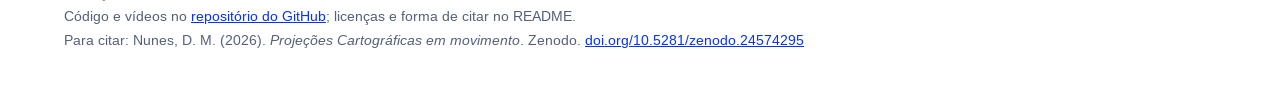
==== commit d9f5221f: "DOI do Zenodo no CITATION.cff, no README e na galeria" ====
--- a/index.html
+++ b/index.html
@@ -119,6 +119,7 @@
     <p>Contornos: Natural Earth 1:110m e 1:50m (domínio público). Trilha: “Ambient Piano Guitar Texture E”, de deadrobotmusic (<a href="https://freesound.org/people/deadrobotmusic/sounds/703137/">Freesound</a>, CC0).</p>
     <p>Narração dos vídeos das Aulas 10 e 11: voz sintetizada (Gemini TTS). Efeitos sonoros sintetizados por código.</p>
     <p>Código e vídeos no <a href="https://github.com/darlanmnunes/map-projections-repo">repositório do GitHub</a>; licenças e forma de citar no README.</p>
+    <p>Para citar: Nunes, D. M. (2026). <i>Projeções Cartográficas em movimento</i>. Zenodo. <a href="https://doi.org/10.5281/zenodo.24574295">doi.org/10.5281/zenodo.24574295</a></p>
   </div>
 </footer>
 
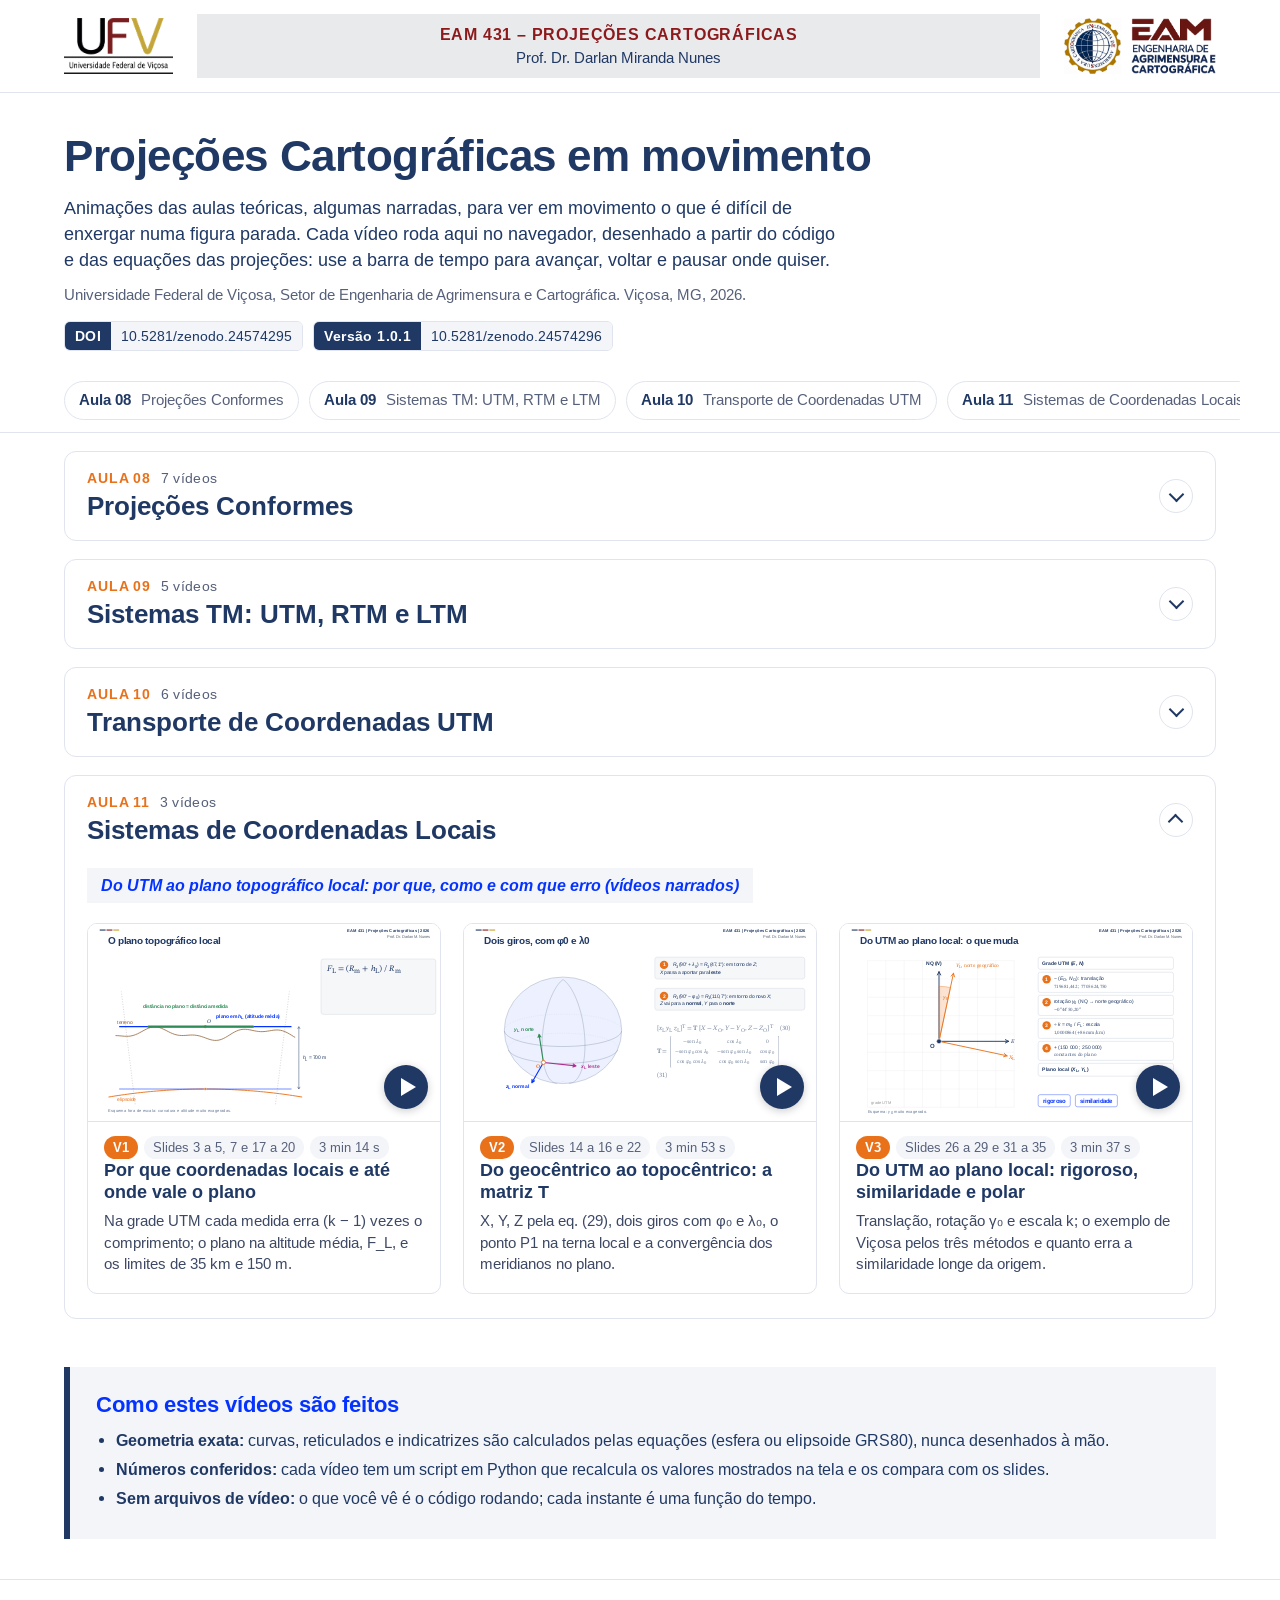
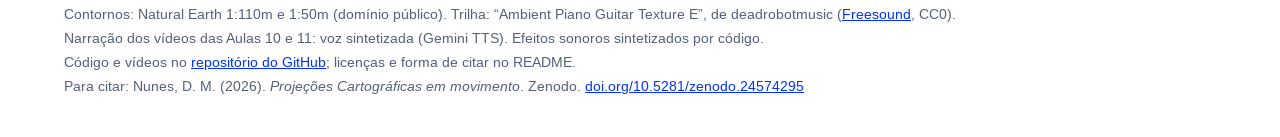
==== commit f7fdf7bc: "DOI no topo da galeria; selos do README sem depender de consulta ao vivo" ====
--- a/index.html
+++ b/index.html
@@ -27,6 +27,12 @@
   h1 { margin:0; font-size:clamp(30px, 5vw, 44px); line-height:1.1; letter-spacing:-.01em; }
   .lead { margin:14px 0 0; max-width:780px; font-size:18px; }
   .who { margin:10px 0 0; font-size:15px; color:var(--muted); }
+  .doi { display:flex; flex-wrap:wrap; gap:10px; margin:16px 0 0; }
+  .doi a { display:inline-flex; align-items:stretch; border-radius:6px; overflow:hidden; text-decoration:none; font-size:14px; line-height:1; border:1px solid var(--line); }
+  .doi a span { padding:7px 10px; }
+  .doi a span:first-child { background:var(--main); color:#fff; font-weight:700; letter-spacing:.03em; }
+  .doi a span:last-child { background:var(--panel); color:var(--main); }
+  .doi a:hover, .doi a:focus-visible { border-color:var(--accent); outline:none; }
 
   nav.aulas { position:sticky; top:0; z-index:5; background:color-mix(in srgb, var(--ground) 94%, transparent); backdrop-filter:blur(6px); border-bottom:1px solid var(--line); }
   nav.aulas .wrap { display:flex; gap:10px; padding-top:12px; padding-bottom:12px; overflow-x:auto; }
@@ -97,6 +103,10 @@
   <h1>Projeções Cartográficas em movimento</h1>
   <p class="lead">Animações das aulas teóricas, algumas narradas, para ver em movimento o que é difícil de enxergar numa figura parada. Cada vídeo roda aqui no navegador, desenhado a partir do código e das equações das projeções: use a barra de tempo para avançar, voltar e pausar onde quiser.</p>
   <p class="who">Universidade Federal de Viçosa, Setor de Engenharia de Agrimensura e Cartográfica. Viçosa, MG, 2026.</p>
+  <p class="doi">
+    <a href="https://doi.org/10.5281/zenodo.24574295" title="DOI de todas as versões (leva sempre à mais recente)"><span>DOI</span><span>10.5281/zenodo.24574295</span></a>
+    <a href="https://doi.org/10.5281/zenodo.24574296" title="DOI da versão 1.0.1"><span>Versão 1.0.1</span><span>10.5281/zenodo.24574296</span></a>
+  </p>
 </header>
 
 <nav class="aulas" aria-label="Aulas"><div class="wrap" id="nav"></div></nav>
